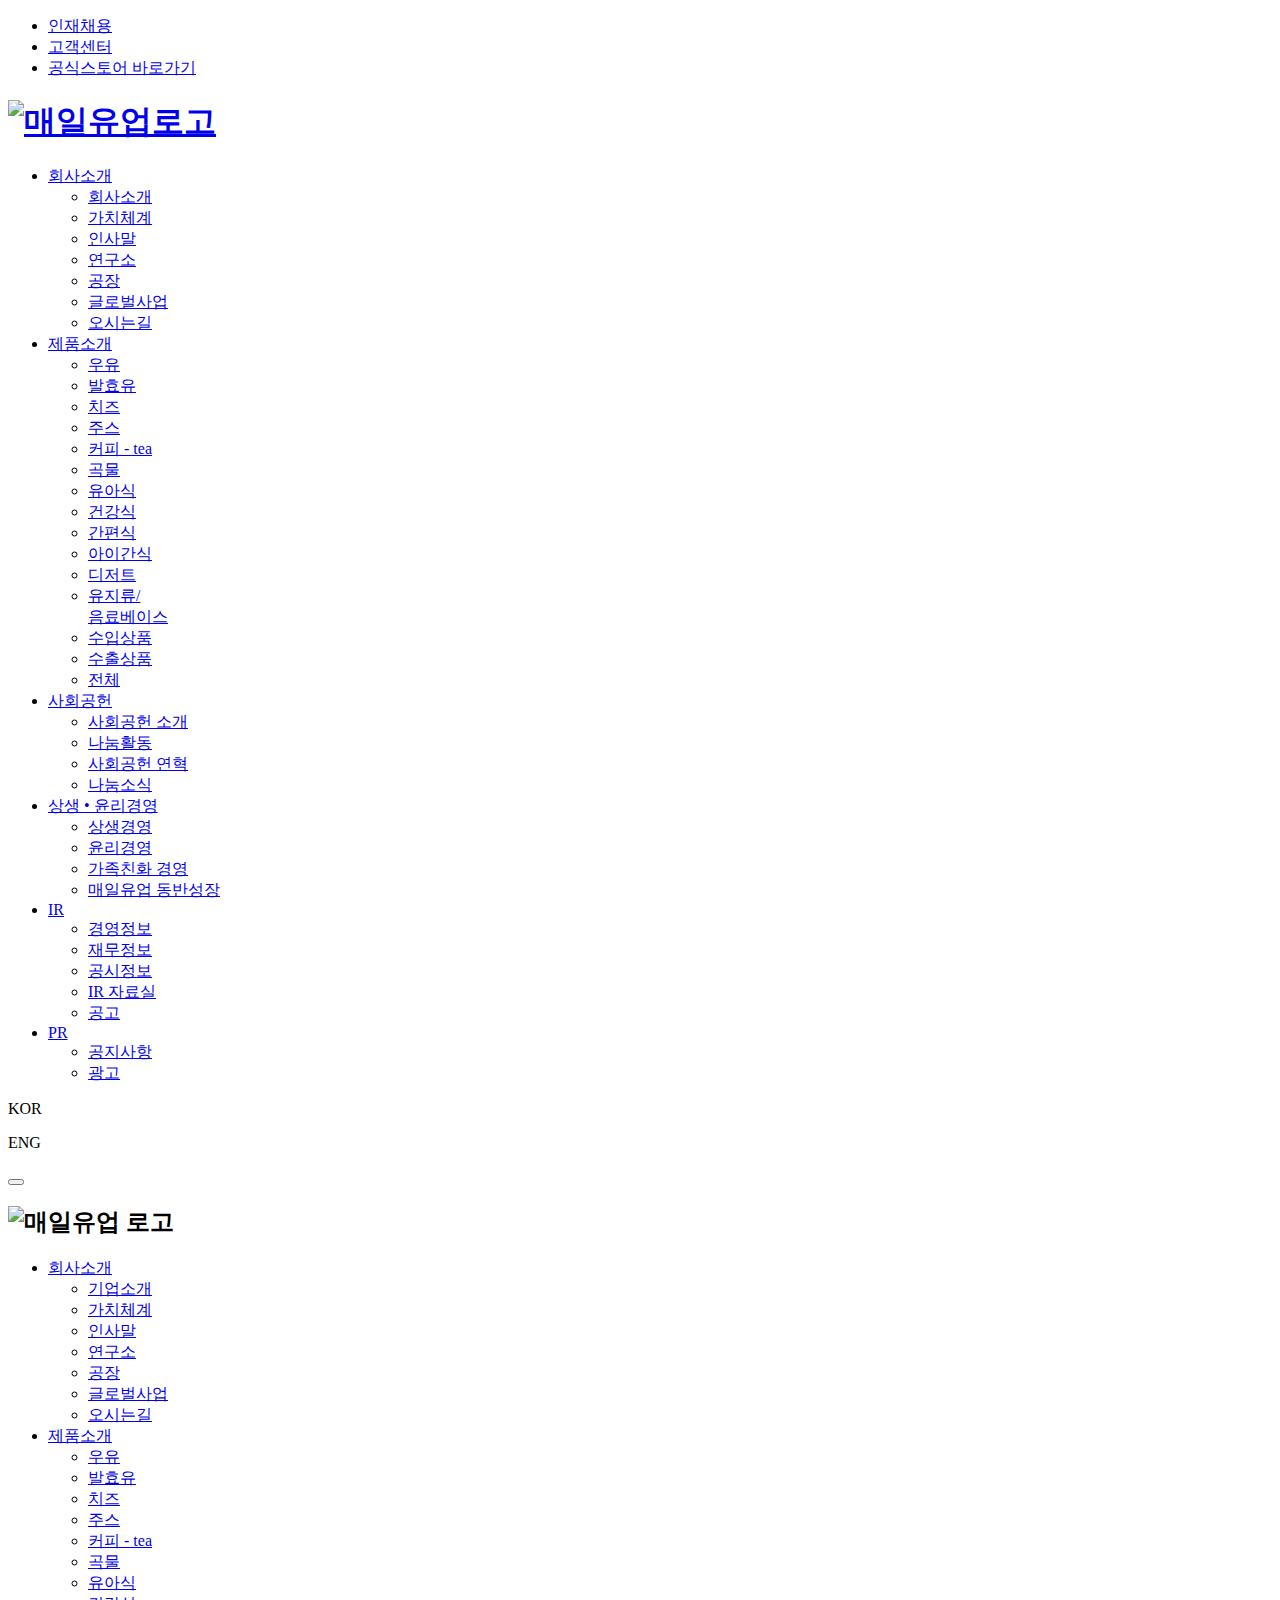
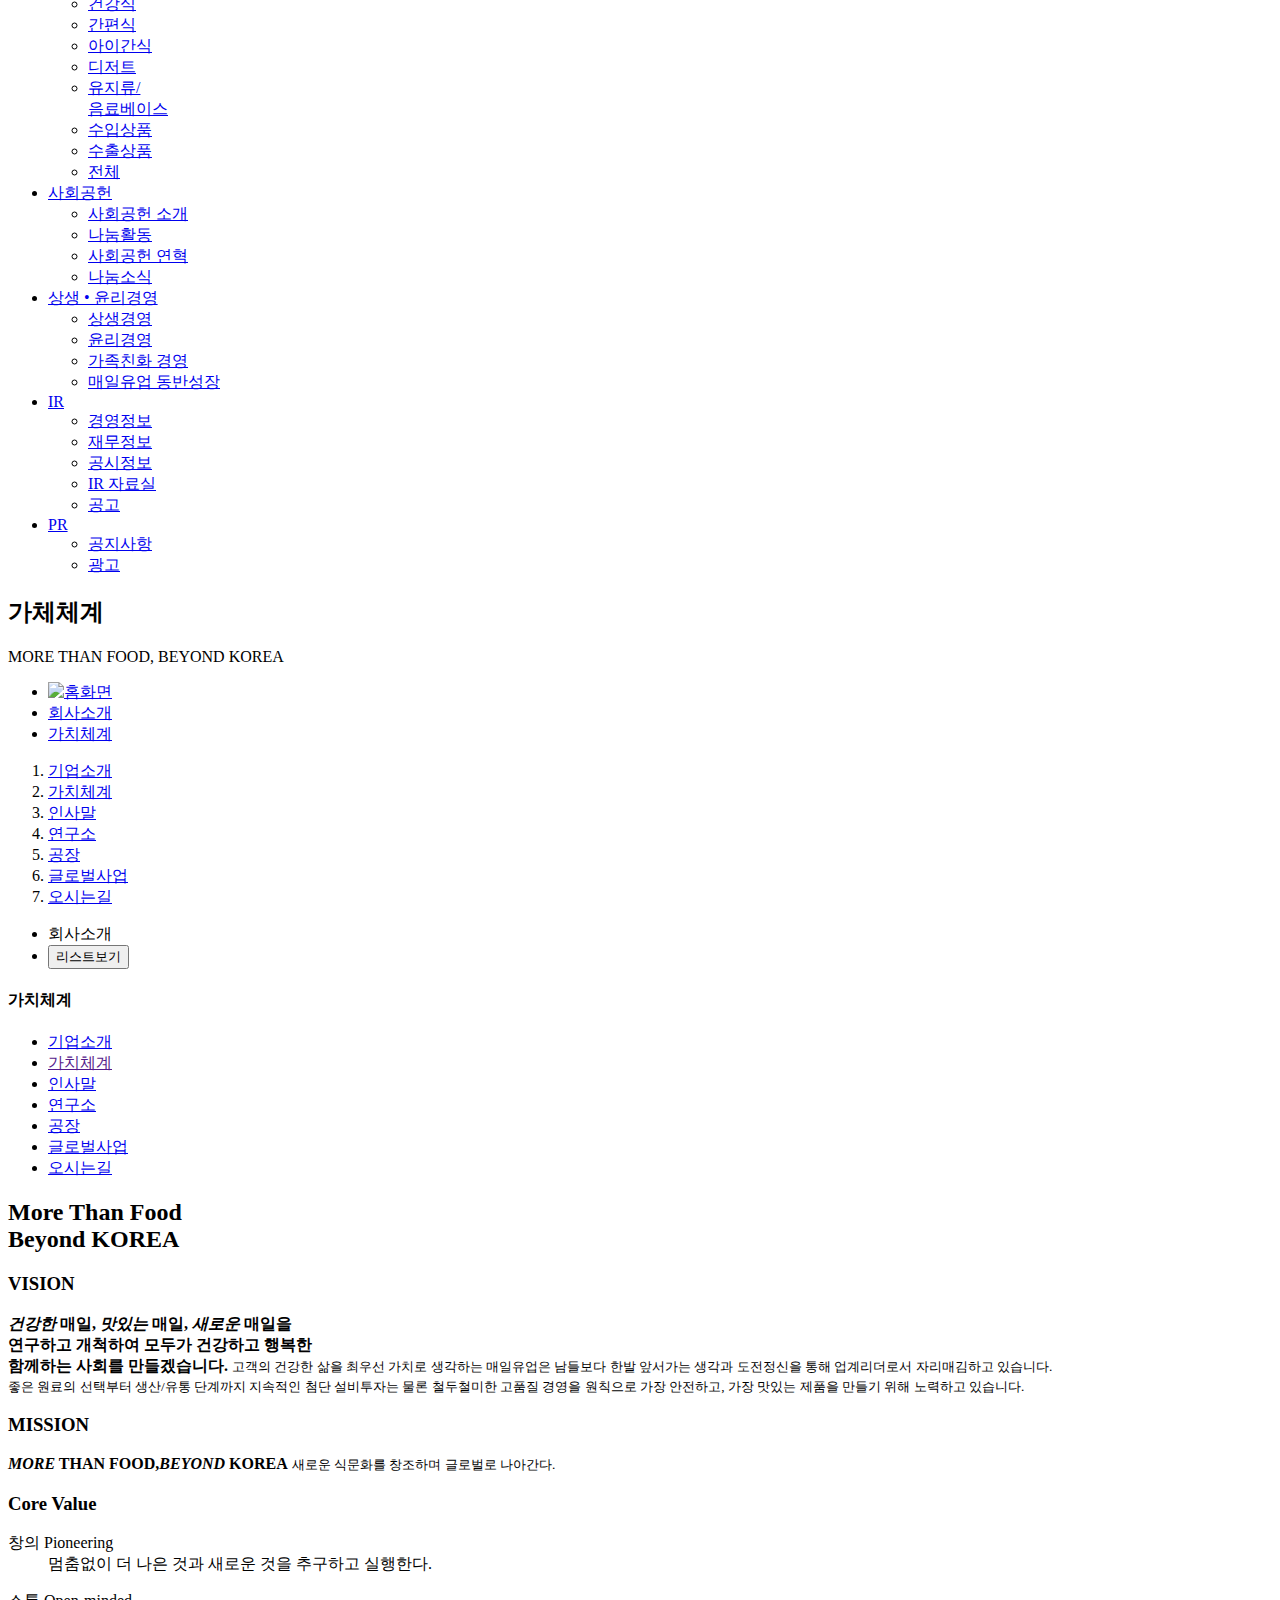
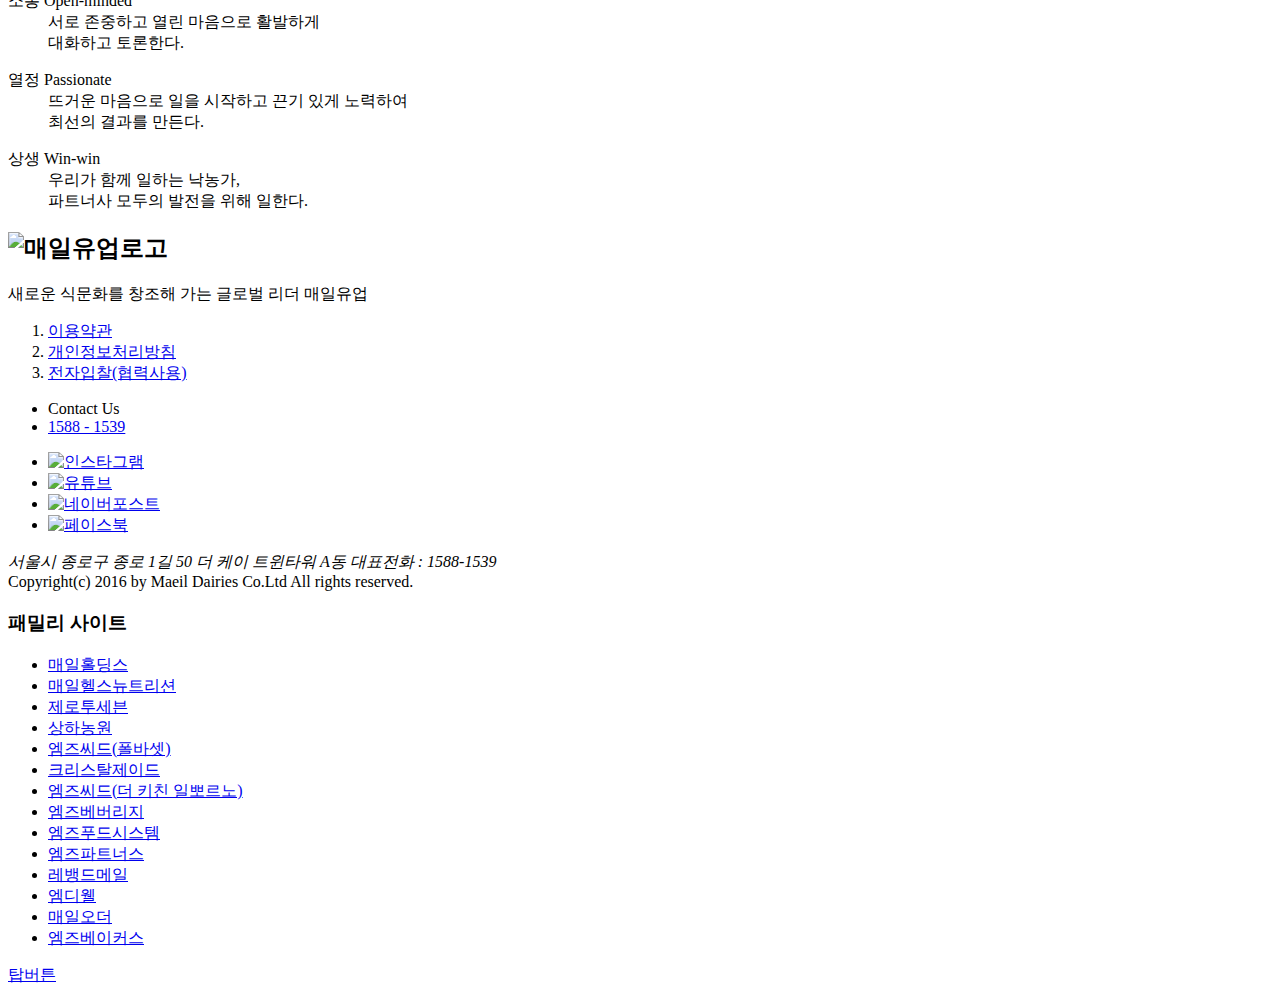
==== sub/sub01.html @ 272df147 "Add files via upload" ====
<!DOCTYPE html>
<html lang="ko">

<head>
  <meta charset="UTF-8">
  <meta name="viewport" content="width=device-width, initial-scale=1.0">
  <title>회사소개 | 매일유업</title>

  <!-- favicon -->
  <link rel="shortcut icon" href="../img/common/favicon.png" type="image/x-icon">

  <!-- font -->
  <link rel="stylesheet" href="../css/font.css">

  <!-- css -->
  <link rel="stylesheet" href="../css/reset.css">
  <link rel="stylesheet" href="../css/swiper-bundle.min.css">
  <link rel="stylesheet" href="https://unpkg.com/aos@next/dist/aos.css">
  <link rel="stylesheet" href="../css/common.css">
  <link rel="stylesheet" href="../css/sub_common.css">
  <link rel="stylesheet" href="../css/sub.css">

  <!-- js -->
  <script src="../js/jquery-3.7.1.min.js"></script>
  <script src="../js/swiper-bundle.min.js"></script>
  <script src="../js/common.js"></script>


</head>

<body>
  <div id="wrap" class="sub01">
    <header id="header">
      <div class="inner">
        <ul class="header_top">
          <li><a href="#">인재채용</a></li>
          <li><a href="#">고객센터</a></li>
          <li><a href="#">공식스토어 바로가기</a></li>
        </ul>
        <div class="header_main">
          <h1><a href="../index.html"><img src="../img/common/logo.svg" alt="매일유업로고"></a></h1>
          <nav>
            <ul class="gnb">
              <li><a href="#">회사소개</a>
                <ul class="depth2">
                  <li><a href="#">회사소개</a></li>
                  <li><a href="../sub/sub01.html">가치체계</a></li>
                  <li><a href="#">인사말</a></li>
                  <li><a href="#">연구소</a></li>
                  <li><a href="#">공장</a></li>
                  <li><a href="#">글로벌사업</a></li>
                  <li><a href="#">오시는길</a></li>
                </ul>
              </li>
              <li><a href="#">제품소개</a>
                <ul class="depth2">
                  <li><a href="../sub/sub02.html">우유</a></li>
                  <li><a href="#">발효유</a></li>
                  <li><a href="#">치즈</a></li>
                  <li><a href="#">주스</a></li>
                  <li><a href="#">커피 - tea</a></li>
                  <li><a href="#">곡물</a></li>
                  <li><a href="#">유아식</a></li>
                  <li><a href="#">건강식</a></li>
                  <li><a href="#">간편식</a></li>
                  <li><a href="#">아이간식</a></li>
                  <li><a href="#">디저트</a></li>
                  <li><a href="#">유지류/<br>음료베이스</a></li>
                  <li><a href="#">수입상품</a></li>
                  <li><a href="#">수출상품</a></li>
                  <li><a href="#">전체</a></li>
                </ul>
              </li>
              <li><a href="#">사회공헌</a>
                <ul class="depth2">
                  <li><a href="#">사회공헌 소개</a></li>
                  <li><a href="#">나눔활동</a></li>
                  <li><a href="../sub/sub03.html">사회공헌 연혁</a></li>
                  <li><a href="#">나눔소식</a></li>
                </ul>
              </li>
              <li><a href="#">상생 • 윤리경영</a>
                <ul class="depth2">
                  <li><a href="#">상생경영</a></li>
                  <li><a href="../sub/sub04.html">윤리경영</a></li>
                  <li><a href="#">가족친화 경영</a></li>
                  <li><a href="#">매일유업 동반성장</a></li>
                </ul>
              </li>
              <li><a href="#">IR</a>
                <ul class="depth2">
                  <li><a href="../sub/sub05.html">경영정보</a></li>
                  <li><a href="#">재무정보</a></li>
                  <li><a href="#">공시정보</a></li>
                  <li><a href="#">IR 자료실</a></li>
                  <li><a href="#">공고</a></li>
                </ul>
              </li>
              <li><a href="#">PR</a>
                <ul class="depth2">
                  <li><a href="#">공지사항</a></li>
                  <li><a href="#">광고</a></li>
                </ul>
              </li>
            </ul>
          </nav>
          <div class="lang">KOR
            <p>ENG</p>
          </div>
          <button class="ham_menu"></button>
        </div>
      </div>
      <div class="ham_bg"></div>
      <div class="ham_con">
        <div class="h_top">
          <h2><img src="../img/common/logo.svg" alt="매일유업 로고"></h2>
          <div class="ham_close"></div>
        </div>

        <div class="ham_list">
          <nav>
            <ul class="mgnb">
              <li><a href="#">회사소개</a>
                <ul class="mdepth2">
                  <li><a href="#">기업소개</a></li>
                  <li><a href="../sub/sub01.html">가치체계</a></li>
                  <li><a href="#">인사말</a></li>
                  <li><a href="#">연구소</a></li>
                  <li><a href="#">공장</a></li>
                  <li><a href="#">글로벌사업</a></li>
                  <li><a href="#">오시는길</a></li>
                </ul>
              </li>
              <li><a href="#">제품소개</a>
                <ul class="mdepth2">
                  <li><a href="../sub/sub02.html">우유</a></li>
                  <li><a href="#">발효유</a></li>
                  <li><a href="#">치즈</a></li>
                  <li><a href="#">주스</a></li>
                  <li><a href="#">커피 - tea</a></li>
                  <li><a href="#">곡물</a></li>
                  <li><a href="#">유아식</a></li>
                  <li><a href="#">건강식</a></li>
                  <li><a href="#">간편식</a></li>
                  <li><a href="#">아이간식</a></li>
                  <li><a href="#">디저트</a></li>
                  <li><a href="#">유지류/<br>음료베이스</a></li>
                  <li><a href="#">수입상품</a></li>
                  <li><a href="#">수출상품</a></li>
                  <li><a href="#">전체</a></li>
                </ul>
              </li>
              <li><a href="#">사회공헌</a>
                <ul class="mdepth2">
                  <li><a href="#">사회공헌 소개</a></li>
                  <li><a href="#">나눔활동</a></li>
                  <li><a href="../sub/sub03.html">사회공헌 연혁</a></li>
                  <li><a href="#">나눔소식</a></li>
                </ul>
              </li>
              <li><a href="#">상생 • 윤리경영</a>
                <ul class="mdepth2">
                  <li><a href="#">상생경영</a></li>
                  <li><a href="../sub/sub04.html">윤리경영</a></li>
                  <li><a href="#">가족친화 경영</a></li>
                  <li><a href="#">매일유업 동반성장</a></li>
                </ul>
              </li>
              <li><a href="#">IR</a>
                <ul class="mdepth2">
                  <li><a href="../sub/sub05.html">경영정보</a></li>
                  <li><a href="#">재무정보</a></li>
                  <li><a href="#">공시정보</a></li>
                  <li><a href="#">IR 자료실</a></li>
                  <li><a href="#">공고</a></li>
                </ul>
              </li>
              <li><a href="#">PR</a>
                <ul class="mdepth2">
                  <li><a href="#">공지사항</a></li>
                  <li><a href="#">광고</a></li>
                </ul>
              </li>
            </ul>
          </nav>
        </div>
      </div>
    </header>
    <main id="sub_main">
      <!-- sub_banner -->
      <section id="sub_banner">
        <div class="inner">
          <h2>가체체계</h2>
          <p><span>MORE</span> THAN FOOD, <span>BEYOND</span> KOREA</p>
          <ul class="chapter">
            <li><a href="../index.html"><img src="../img/sub/icon_home.png" alt="홈화면"></a></li>
            <li><a href="#">회사소개</a></li>
            <li><a href="sub01.html">가치체계</a></li>
          </ul>
          <ol class="sub_menu">
            <li><a href="#">기업소개</a></li>
            <li class="on"><a href="#">가치체계</a></li>
            <li><a href="#">인사말</a></li>
            <li><a href="#">연구소</a></li>
            <li><a href="#">공장</a></li>
            <li><a href="#">글로벌사업</a></li>
            <li><a href="#">오시는길</a></li>
          </ol>
          <div class="sub_menu_m">
            <ul class="sub_m_left">
              <li>회사소개</li>
              <li class="btn_on"><button>리스트보기</button></li>
            </ul>
            <div class="sub_m_list">
              <h4>가치체계</h4>
              <ul>
                <li>
                  <a href="#">기업소개</a>
                </li>
                <li class="on">
                  <a href="">가치체계</a>
                </li>
                <li>
                  <a href="#">인사말</a>
                </li>
                <li>
                  <a href="#">연구소</a>
                </li>
                <li>
                  <a href="#">공장</a>
                </li>
                <li>
                  <a href="#">글로벌사업</a>
                </li>
                <li>
                  <a href="#">오시는길</a>
                </li>
              </ul>
            </div>
          </div>
        </div>
      </section>
      <!-- //sub_banner -->

      <!-- visual -->
      <section id="visual">
        <div class="inner">
          <h2>More Than Food<br>
            Beyond KOREA</h2>
        </div>
      </section>
      <!-- //visual -->

      <!-- vision -->
      <section id="vision">
        <div class="inner">
          <h3>VISION</h3>
          <strong><em>건강한 </em>매일, <em>맛있는</em> 매일, <em>새로운</em> 매일을<br>
            연구하고 개척하여 모두가 건강하고 행복한<br>
            함께하는 사회를 만들겠습니다.</strong>
          <small>고객의 건강한 삶을 최우선 가치로 생각하는 매일유업은 남들보다 한발 앞서가는 생각과 도전정신을 통해 업계리더로서
            자리매김하고 있습니다.<br>
            좋은 원료의 선택부터 생산/유통 단계까지 지속적인 첨단 설비투자는 물론 철두철미한 고품질 경영을 원칙으로 가장 안전하고,
            가장 맛있는 제품을 만들기 위해 노력하고 있습니다.</small>
        </div>

      </section>
      <!-- //vision -->

      <!-- mission -->
      <section id="mission">
        <div class="inner">
          <h3>MISSION</h3>
          <strong><em>MORE</em> THAN FOOD,<em>BEYOND</em> KOREA</strong>
          <small>새로운 식문화를 창조하며 글로벌로 나아간다.</small>
        </div>
      </section>
      <!-- //mission -->

      <!-- value -->
      <section id="value">
        <div class="inner">
          <h3>Core Value</h3>
          <div class="value_wrap">
            <div class="value_box">
              <div class="value_img">
                <!-- <div class="round"></div> -->
              </div>
              <dl class="value_txt01">
                <dt>창의 <span>Pioneering</span></dt>
                <dd>멈춤없이 더 나은 것과 새로운 것을 추구하고 실행한다.</dd>
              </dl>
            </div>
            <div class="value_box">
              <dl class="value_txt02">
                <dt>소통 <span>Open-minded</span></dt>
                <dd>서로 존중하고 열린 마음으로 활발하게<br>
                  대화하고 토론한다.</dd>
              </dl>
              <div class="value_img">
                <div class="round"></div>
              </div>
            </div>
            <div class="value_box">
              <div class="value_img">
                <div class="round"></div>
              </div>
              <dl class="value_txt03">
                <dt>열정 <span>Passionate</span></dt>
                <dd>뜨거운 마음으로 일을 시작하고 끈기 있게 노력하여 <br>최선의 결과를 만든다.</dd>
              </dl>
            </div>
            <div class="value_box">
              <dl class="value_txt04">
                <dt>상생 <span>Win-win</span></dt>
                <dd>우리가 함께 일하는 낙농가, <br>파트너사 모두의 발전을 위해 일한다.</dd>
              </dl>
              <div class="value_img">
                <div class="round"></div>
              </div>
            </div>
          </div>
        </div>
      </section>
      <!-- //value -->

    </main>
    <footer id="footer">
      <div class="footer_bg"></div>
      <div class="inner">
        <h2><img src="../img/common/logo.svg" alt="매일유업로고"></h2>
        <p>새로운 식문화를 창조해 가는 글로벌 리더 <span> 매일유업</span></p>
        <ol class="footer_link">
          <li><a href="#">이용약관</a></li>
          <li><a href="#">개인정보처리방침</a></li>
          <li><a href="#">전자입찰(협력사용)</a></li>
        </ol>
        <div class="footer_con">
          <ul class="footer_tel">
            <li>Contact Us</li>
            <li><a href="tel:1588-1539">1588 - 1539</a></li>
          </ul>
          <ul class="footer_sns">
            <li><a href="#"><img src="../img/main/sns01_insta.png" alt="인스타그램"></a></li>
            <li><a href="#"><img src="../img/main/sns02_youtube.png" alt="유튜브"></a></li>
            <li><a href="#"><img src="../img/main/sns03_naver.png" alt="네이버포스트"></a></li>
            <li><a href="#"><img src="../img/main/sns04_facebook.png" alt="페이스북"></a></li>
          </ul>
        </div>
        <address>서울시 종로구 종로 1길 50 더 케이 트윈타워 A동 대표전화 : 1588-1539</address>
        <div class="copy">Copyright(c) 2016 by Maeil Dairies Co.Ltd All rights reserved.</div>

        <div class="family">
          <div class="family_click">
            <h3>패밀리 사이트</h3>
          </div>
          <ul class="family_list">
            <li><a href="#">매일홀딩스</a></li>
            <li><a href="#">매일헬스뉴트리션</a></li>
            <li><a href="#">제로투세븐</a></li>
            <li><a href="#">상하농원</a></li>
            <li><a href="#">엠즈씨드(폴바셋)</a></li>
            <li><a href="#">크리스탈제이드</a></li>
            <li><a href="#">엠즈씨드(더 키친 일뽀르노)</a></li>
            <li><a href="#">엠즈베버리지</a></li>
            <li><a href="#">엠즈푸드시스템</a></li>
            <li><a href="#">엠즈파트너스</a></li>
            <li><a href="#">레뱅드메일</a></li>
            <li><a href="#">엠디웰</a></li>
            <li><a href="#">매일오더</a></li>
            <li><a href="#">엠즈베이커스</a></li>
          </ul>
        </div>
      </div>
    </footer>

    <div class="go_top"><a href="#">탑버튼</a></div>

    <script src="https://unpkg.com/aos@next/dist/aos.js"></script>
    <script>
      document.addEventListener('DOMContentLoaded', function () {
        AOS.init({
          duration: 1000,
          once: true
        });
      });
    </script>
  </div>

</body>

</html>
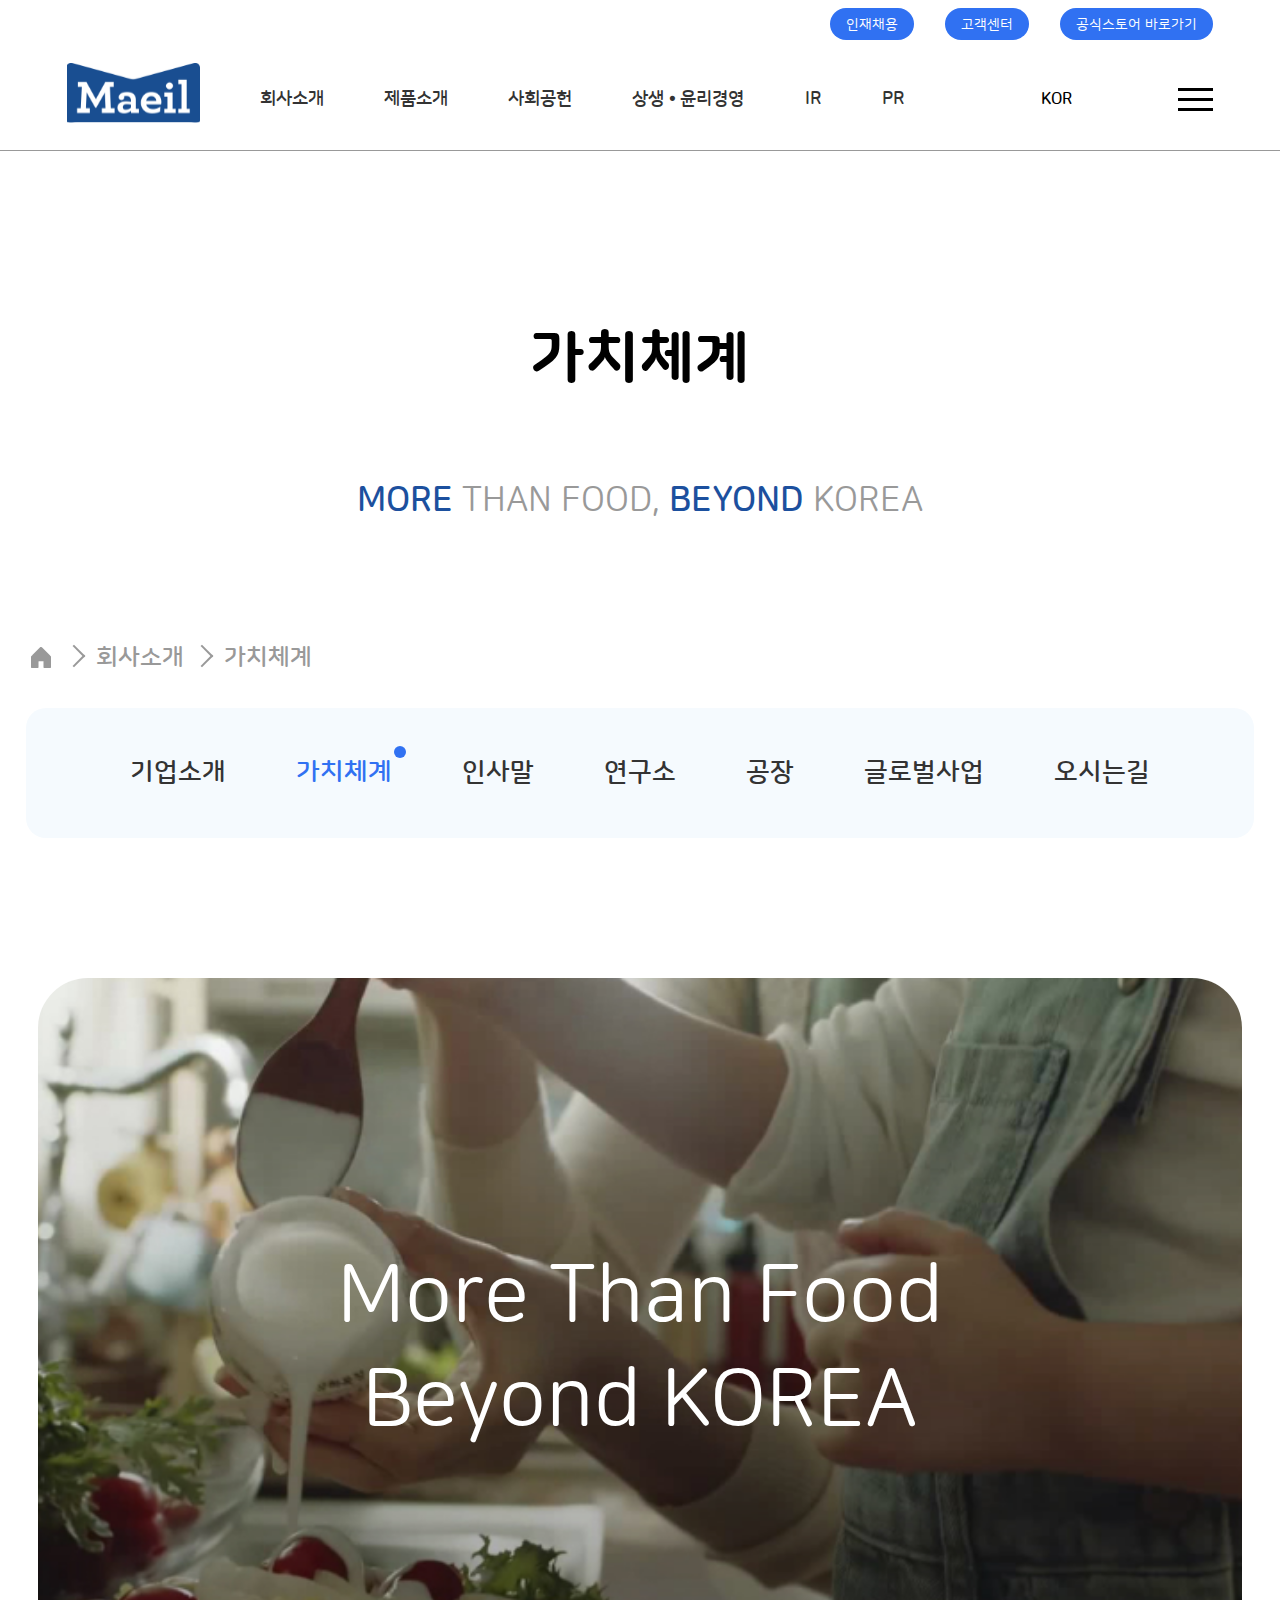
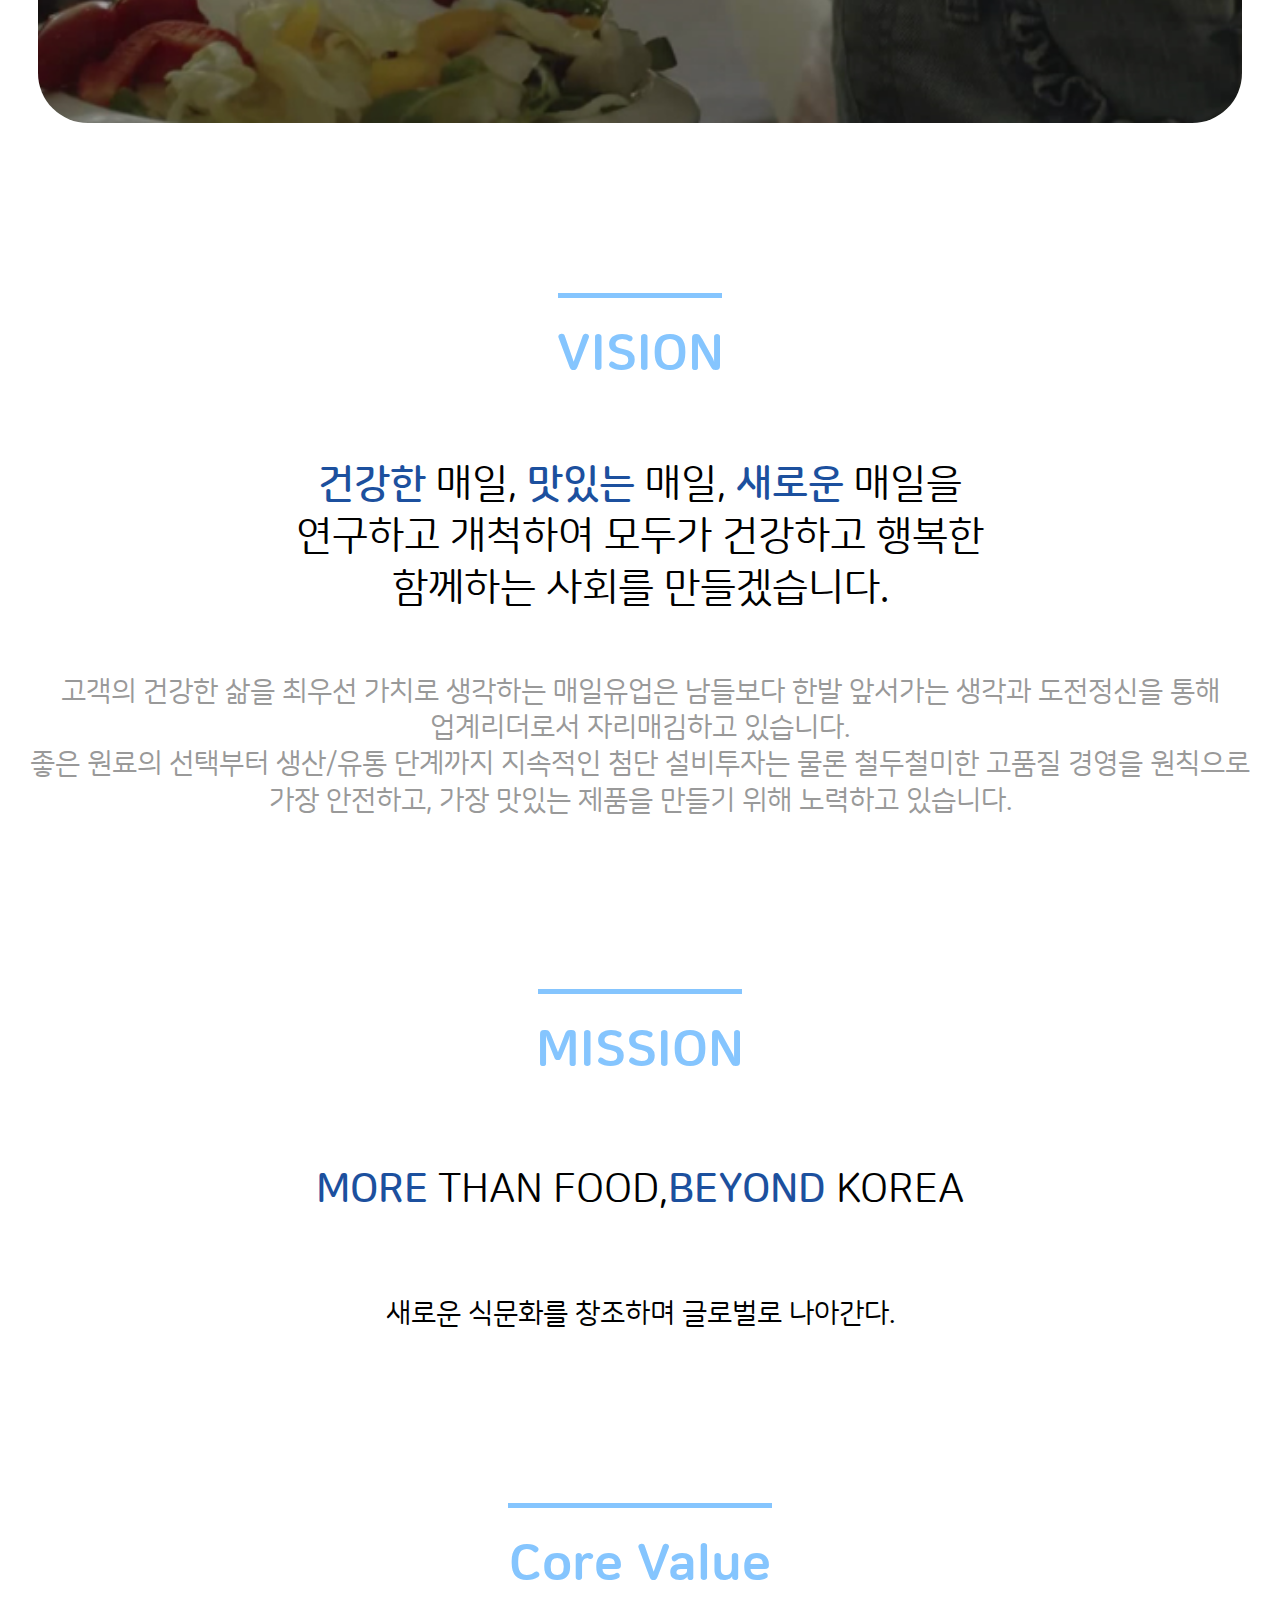
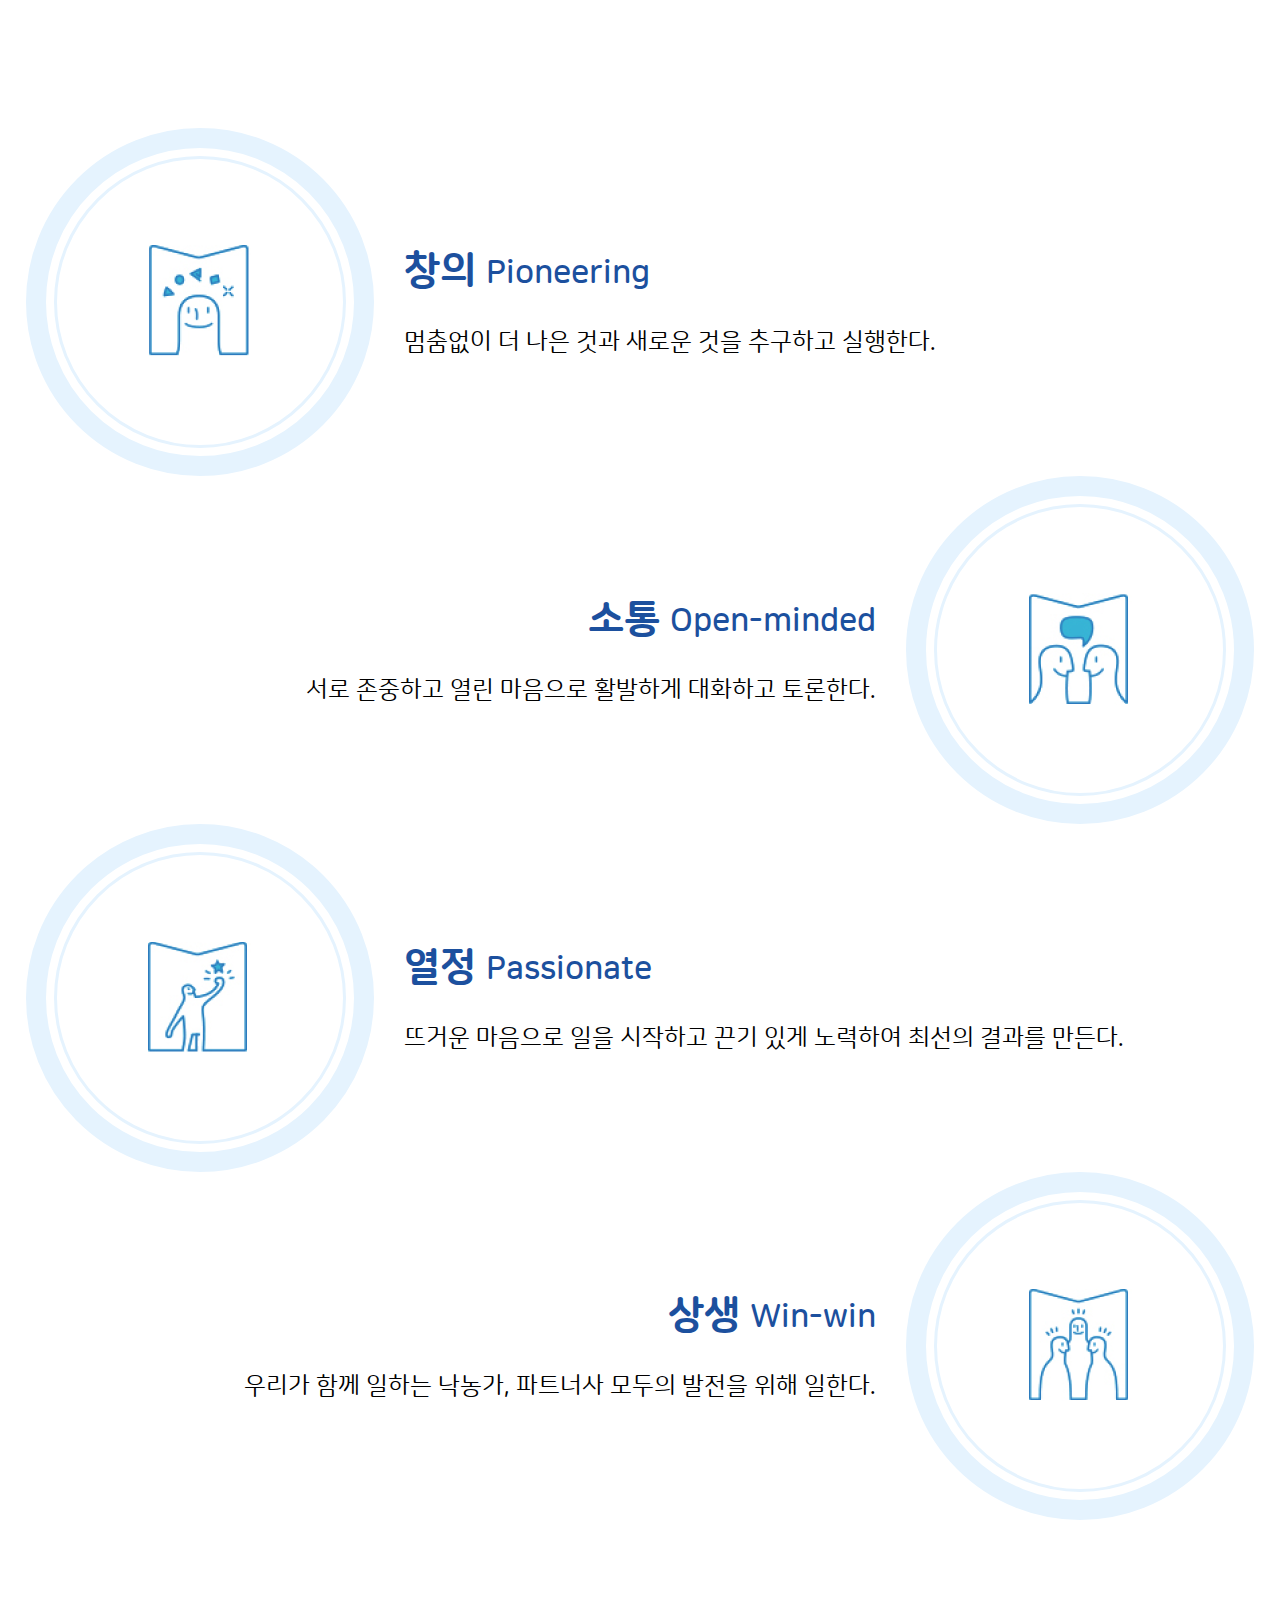
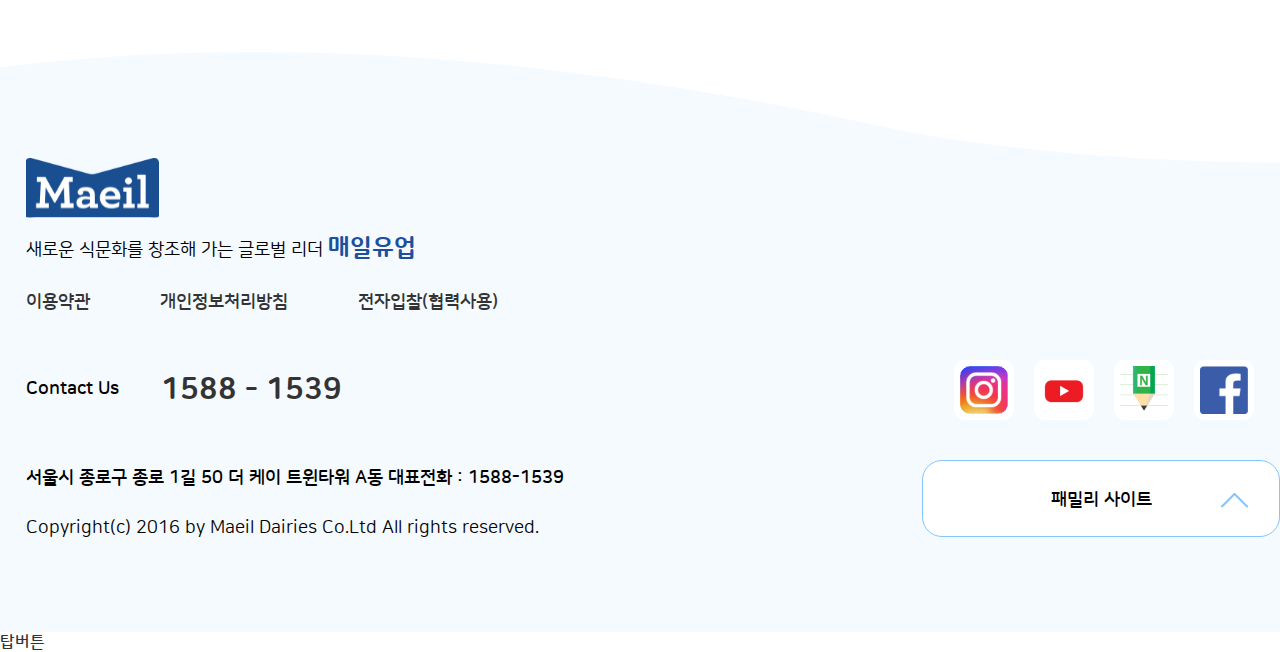
==== commit 1ff73808: "Update sub01.html" ====
--- a/sub/sub01.html
+++ b/sub/sub01.html
@@ -190,7 +190,7 @@
       <!-- sub_banner -->
       <section id="sub_banner">
         <div class="inner">
-          <h2>가체체계</h2>
+          <h2>가치체계</h2>
           <p><span>MORE</span> THAN FOOD, <span>BEYOND</span> KOREA</p>
           <ul class="chapter">
             <li><a href="../index.html"><img src="../img/sub/icon_home.png" alt="홈화면"></a></li>
@@ -389,4 +389,4 @@
 
 </body>
 
-</html>+</html>
--- a/css/font.css
+++ b/css/font.css
@@ -0,0 +1,38 @@
+@charset "UTF-8";
+
+@font-face {
+    font-family: 'NanumSquareRound';
+    src: url('../font/NanumSquareRoundEB.woff2') format('woff2'),
+        url('../font/NanumSquareRoundEB.woff') format('woff');
+    font-weight: 800;
+    font-style: normal;
+    font-display: swap;
+}
+
+@font-face {
+    font-family: 'NanumSquareRound';
+    src: url('../font/NanumSquareRoundB.woff2') format('woff2'),
+        url('../font/NanumSquareRoundB.woff') format('woff');
+    font-weight: 700;
+    font-style: normal;
+    font-display: swap;
+}
+
+@font-face {
+    font-family: 'NanumSquareRound';
+    src: url('../font/NanumSquareRoundR.woff2') format('woff2'),
+        url('../font/NanumSquareRoundR.woff') format('woff');
+    font-weight: 400;
+    font-style: normal;
+    font-display: swap;
+}
+
+@font-face {
+    font-family: 'NanumSquareRound';
+    src: url('../font/NanumSquareRoundL.woff2') format('woff2'),
+        url('../font/NanumSquareRoundL.woff') format('woff');
+    font-weight: 300;
+    font-style: normal;
+    font-display: swap;
+}
+
--- a/css/common.css
+++ b/css/common.css
@@ -0,0 +1,1146 @@
+@charset "UTF-8";
+
+:root{
+  --main-color: #1C509E;
+  --sub-color: #85C5FE;
+  --point-color: #3071F2;
+  --bg_base01: #E5F3FE;
+  --bg_base02: #F5FAFE;
+  --font-grey: #999;
+  --border: #D9D9D9;
+  --font: 'NanumSquareRound';
+}
+
+@keyframes rotate{
+  0%{
+    transform: rotate(0);
+  }
+  100%{
+    transform: rotate(90deg);
+  }
+}
+
+body{
+  font-family: 'NanumSquareRound', sans-serif;
+  line-height: 1.3;
+  font-size: 1.6rem;
+  font-weight: 700; /* bold */
+  color: #000;
+  overflow-x: hidden;
+}
+body::-webkit-scrollbar{
+  width: 10px;
+  background: var(--bg_base02);
+}
+body::-webkit-scrollbar-thumb{
+  width: 100%;
+  background: var(--sub-color);
+  border-radius: 50px;
+}
+
+.inner{
+  max-width: 1456px;
+  margin: 0 auto;
+}
+@media(max-width: 1600px){
+  .inner{
+    padding: 0 2%;
+  }
+}
+@media(max-width:1024px){
+  .inner{
+    padding: 0 25px;
+  }
+}
+@media(max-width: 768px){
+  .inner{
+    padding: 0 16px;
+  }
+}
+
+
+section .sub_txt small::before{
+  position: absolute;
+  bottom: 10%;
+  left: 50%;
+  transform: translateX(-50%);
+  content: "";
+  display: block;
+  width: 180px;
+  height: 17px;
+  background: var(--sub-color);
+  z-index: -1;
+  border-radius: 3px;
+}
+section .sub_txt small{
+  position: relative;
+  display: inline-block;
+  font-size: 2.4rem;
+  font-weight: 800;
+}
+section .sub_txt .head_txt{
+  align-items: center;
+  padding-top: 35px;
+}
+section .sub_txt .head_txt h2{
+  font-size: 6rem;
+  font-weight: 800;
+  padding-bottom: 45px;
+}
+section .sub_txt .head_txt p{
+  font-size: 1.8rem;
+  padding-bottom: 45px;
+}
+/* //나중에 전체 포함 txt */
+
+/* 태블릿 */
+@media(max-width:1024px){
+  section .sub_txt small{
+    font-size: 1.8rem;
+  }
+  section .sub_txt small::before{
+    height: 15px;
+  }
+  section .sub_txt .head_txt{
+    padding-top: 20px;
+  }
+  section .sub_txt .head_txt h2{
+    font-size: 4rem;
+    padding-bottom: 20px;
+  }
+  section .sub_txt .head_txt p{
+    font-size: 1.4rem;
+    padding-bottom: 0;
+  }
+}
+/* 모바일 */
+@media(max-width: 768px){
+  section .sub_txt small{
+    font-size: 1.4rem;
+  }
+  section .sub_txt small::before{
+    height: 12px;
+    bottom: 0;
+  }
+/*   section .sub_txt .head_txt{
+  } */
+  section .sub_txt .head_txt h2{
+    font-size: 2.6rem;
+  }
+  section .sub_txt .head_txt p{
+    font-size: 1.4rem;
+  }
+}
+
+
+/* header */
+#header{
+  width: 100%;
+  border-bottom: 1px solid var(--font-grey);
+  background: #fff;
+}
+
+#header.fix{
+  position: fixed;
+  z-index: 100;
+  border: 0;
+  animation: nature 1s;
+}
+
+#header .inner{
+  max-width: 1920px;
+  padding: 0 5.25%;
+}
+/* header_top */
+#header .header_top{
+  display: flex;
+  width: 100%;
+  justify-content: end;
+  padding: 8px 0;
+  gap: 31px;
+}
+#header .header_top h1 a img{
+  width: 100%;
+  display: block;
+  height: 100%;
+}
+#header .header_top li a{
+  display: block;
+  padding: 8px 16px 6px;
+  background: var(--point-color);
+  color: #fff;
+  font-weight: 400;
+  font-size: 1.4rem;
+  border-radius: 30px;
+}
+/* header_main */
+#header .header_main{
+  display: flex;
+  width: 100%;
+  height: 110px;
+  justify-content: space-between;
+  align-items: center;
+}
+#header .header_main nav{
+  margin-right: auto;
+  margin-left: 210px;
+}
+#header .header_main nav .gnb{
+  display: flex;
+}
+#header .header_main nav .gnb > li{
+  position: relative;
+}
+#header .header_main nav .gnb > li > a{
+  display: block;
+  font-size: 2.2rem;
+  padding: 42px 50px;
+}
+#header .header_main nav .gnb > li .depth2::before{
+  content: "";
+  display: block;
+  position: absolute;
+  top: -6px;
+  left: 50%;
+  width: 12px;
+  height: 12px;
+  transform: translate(-50%);
+  background: var(--point-color);
+  border-radius: 50%;
+}
+#header .header_main nav .gnb > li .depth2{
+  display: none;
+  position: absolute;
+  width: 195px;
+  top: 112.59px;
+  left: 50%;
+  transform: translateX(-50%);
+  background: #fff;
+  padding: 23px 0 20px;
+  border-radius: 0 0 20px 20px;
+  z-index: 120;
+}
+#header .header_main nav .gnb > li .depth2.fix{
+  top: 111.13px
+}
+#header .header_main nav .gnb > li .depth2 li{
+  text-align: center;
+}
+#header .header_main nav .gnb > li .depth2 li a{
+  display: block;
+  padding: 10px 20px;
+  font-size: 2rem;
+  font-weight: 400;
+  transition: color 0.5s;
+}
+#header .header_main nav .gnb > li .depth2 li:hover a {
+  font-weight: 700;
+  color: var(--point-color);
+  transition: font-weight 0.5s;
+}
+/* lang */
+#header .header_main .lang {
+  position: relative;
+  margin-right: auto;
+  margin-left: 71px;
+  padding: 42px 12px;
+  font-size: 2rem;
+  cursor: pointer;
+}
+#header .header_main .lang p::before{
+  content: "";
+  display: block;
+  width: 12px;
+  height: 12px;
+  background: var(--point-color);
+  border-radius: 50%;
+  position: absolute;
+  top: -6px;
+  left: 50%;
+  transform: translateX(-50%);
+}
+#header .header_main .lang p{
+  width: 64px;
+  height: 38px;
+  display: flex;
+  align-items: center;
+  position: absolute;
+  left: 0;
+  left: 50%;
+  transform: translateX(-50%);
+  border: 1px solid var(--border);
+  background: #fff;
+  border-radius: 10px;
+  text-align: center;
+  padding: 9px 11px 7px;
+}
+/* ham전체메뉴 */
+#header .ham_menu{
+  width: 35px;
+  height: 23px;
+  background: url(../img/common/ham_menu.png) no-repeat center / cover;
+  cursor: pointer;
+}
+/* ham mgnb */
+.ham_bg{
+  display: none;
+  width: 100%;
+  height: 100%;
+  background: rgba(0, 0, 0, 0.5);
+  position: fixed;
+  top: 0;
+  left: 0;
+  z-index: 50;
+}
+.ham_con{
+  display: none;
+  width: calc(100% /2.5);
+  height: 100%;
+  position: fixed ;
+  top: 0;
+  right: 0;
+  background: #fff;
+  z-index: 100;
+  overflow-y: scroll;
+}
+/* 전체메뉴클릭 시 바디화면 스크롤x */
+.hidden{
+  overflow:hidden;
+}
+.ham_con::-webkit-scrollbar{
+  display: none;
+}
+.ham_con .h_top{
+  display: flex;
+  align-items: center;
+  justify-content: space-between;
+  border-bottom: 1px solid var(--font-grey);
+  padding: 68px 13% 20px 45px;
+}
+
+.ham_con .h_top .ham_close{
+  width: 35px;
+  height: 35px;
+  background: url(../img/main/ham_close.png) no-repeat center / cover;
+  cursor: pointer;
+}
+.ham_con .ham_list{
+  height: 100vh;
+  padding: 80px 0 80px 45px;
+  margin: 0 0 250px;
+}
+.ham_con .ham_list .mgnb{
+  display: grid;
+  gap: 60px;
+  position: relative;
+}
+.ham_con .ham_list .mgnb > li > a{
+  font-size: 3rem;
+}
+.ham_con .ham_list .mgnb > li.active > a{
+  position: relative;
+  color: var(--point-color);
+  transition: all 0.5s;
+}
+.ham_con .ham_list .mgnb > li.active > a::before{
+  content: "";
+  position: absolute;
+  top: -15px;
+  right: -20px;
+  display: block;
+  width: 14px;
+  height: 14px;
+  background: var(--point-color);
+  border-radius: 50%;
+  animation: on 1s;
+}
+.ham_con .ham_list .mgnb > li .mdepth2{
+  position: absolute;
+  top: 0;
+  left: 50%;
+  gap: 34px;
+  display: grid;
+  font-size: 2.6rem;
+}
+.ham_con .ham_list .mgnb > li .mdepth2 li a{
+  transition: all 0.5s;
+}
+.ham_con .ham_list .mgnb > li .mdepth2 li:hover a{
+  color: var(--point-color);
+}
+
+@media (max-width: 1730px){
+  #header .header_main nav{
+    margin-left: 150px;
+  }
+  #header .header_main nav .gnb > li > a{
+    padding: 42px 40px;
+  }
+  #header .header_main .lang{
+    margin-left: 50px;
+  }
+}
+@media (max-width: 1580px){
+  #header .header_main{
+    height: 102px;
+  }
+  #header .header_main nav{
+    margin-left: 80px;
+  }
+  #header .header_main nav .gnb > li > a{
+    padding: 38px 35px;
+    font-size: 2rem;
+  }
+  #header .header_main nav .gnb > li .depth2.fix {
+    top: 102px;
+  }
+  #header .header_main nav .gnb > li .depth2{
+    top: 102.59px;
+  }
+  #header .header_main nav .gnb > li .depth2 li a{
+    font-size: 1.8rem;
+    padding: 10px;
+  }
+  #header .header_main .lang {
+    margin-left: 25px;
+    font-size: 1.8rem;
+  }
+  #header .header_main .lang p::before{
+    width: 10px;
+    height: 10px;
+  }
+  #header .header_main .lang p{
+    width:55px;
+    height: 35px;
+    font-size: 1.4rem;
+    padding: 9px 13px 8px;
+  }
+  .ham_con .h_top{
+    padding: 60px 10% 20px 45px;
+  }
+}
+@media (max-width: 1340px){
+  .ham_con{
+    display: none;
+    width: calc(100% / 2);
+  }
+}
+@media (max-width: 1290px){
+  #header .header_main nav {
+    margin-left: 30px;
+  }
+  #header .header_main nav .gnb > li > a{
+    padding: 40px 30px;
+    font-size: 1.8rem;
+  }
+  #header .header_main nav .gnb > li .depth2 {
+    width: 160px;
+    top: 103.59px;
+  }
+  #header .header_main nav .gnb > li .depth2 li a{
+    font-size: 1.6rem;
+    padding: 10px 0;
+  }
+  #header .header_main .lang{
+    margin-left: 0;
+    font-size: 1.6rem;
+  }
+}
+@media (max-width: 1110px){
+  .ham_con{
+    width: calc(100% / 2);
+  }
+  .ham_con .h_top{
+    padding: 61px 13% 20px 45px;
+  }
+  #header .header_main nav .gnb > li > a{
+    padding: 40px 22px;
+  }
+}
+
+/* 태블릿 */
+@media(max-width:1024px){
+  #header .header_main nav{
+    display: none;
+  }
+  #header .header_main .lang{
+    display: none;
+  }
+  #header .header_top{
+    gap: 15px;
+  }
+  #header .inner{
+    padding: 0 25px;
+  }
+  #header .header_main{
+    height: 85px;
+  }
+  #header .header_main h1{
+    height: 45px;
+  }
+  #header .header_main h1 a img{
+    display: block;
+    height: 100%;
+  }
+  #header .ham_menu{
+    width: 42px;
+    height: 23px;
+    background-size: contain;
+  }
+
+  .ham_con{
+    width: 60%;
+  }
+  .ham_con .h_top{
+    padding: 67px 25px 20px;
+  }
+  .ham_con .h_top h2{
+    height: 45px;
+  }
+  .ham_con .h_top h2 img{
+    height: 100%;
+  }
+  .ham_con .h_top .ham_close{
+    width: 28px;
+    height: 28px;
+  }
+  .ham_con .ham_list{
+    padding: 60px 25px;
+    margin: 0 0 100px;
+  }
+  .ham_con .ham_list .mgnb{
+    gap: 30px;
+  }
+  .ham_con .ham_list .mgnb > li > a{
+    font-size: 2rem;
+  }
+  .ham_con .ham_list .mgnb > li.active > a::before{
+    width: 8px;
+    height: 8px;
+    top: -12px;
+    right: -15px;
+  }
+  .ham_con .ham_list .mgnb > li .mdepth2 {
+    left: 50%;
+    font-size: 1.6rem;
+    gap: 25px;
+  }
+  .ham_con .ham_list .mgnb > li:nth-child(2) .mdepth2 li:nth-child(12) a br{
+    display: none;
+  }
+}
+
+/* 모바일 */
+@media(max-width:768px){
+  #header .inner{
+    padding: 0 16px;
+  }
+  #header .header_top{
+    display: none;
+  }
+  #header .header_main{
+    height: 100px;
+    align-items: center;
+    padding-top: 16px;
+  }
+  #header .header_main h1{
+    height: 34px;
+  }
+  #header .ham_menu{
+    width: 28px;
+    height: 19px;
+  }
+  .ham_con{
+    width: 100%;
+  }
+  .ham_con .h_top{
+    height: 100px;
+  }
+  .ham_con .h_top h2{
+    height: 34px;
+  }
+  .ham_con .h_top {
+    padding: 41px 16px 24px;
+  }
+  .ham_con .h_top .ham_close{
+    width: 24px;
+    height: 24px;
+  }
+  .ham_con .ham_list{
+    padding: 60px 16px;
+    margin: 0;
+  }
+  .ham_con .ham_list .mgnb > li .mdepth2 {
+    left: 60%;
+  }
+}
+
+/* footer */
+#footer{
+  width: 100%;
+  height: 712px;
+  position: relative;
+  padding-top: 238px;
+}
+#footer h2{
+  height: 60px;
+}
+#footer h2 img{
+  height: 100%;
+}
+#footer .footer_bg{
+  width: 100%;
+  height: 580px;
+  position: absolute;
+  bottom: 0;
+  left: 0;
+  background: url(../img/main/footer_bg.png) no-repeat center /cover;
+  z-index: -1;
+}
+#footer .inner{
+  max-width: 1720px;
+  height: 100%;
+  position: relative;
+}
+#footer p{
+  font-size: 1.8rem;
+  font-weight: 400;
+  padding: 15px 0 27px;
+}
+#footer p span{
+  font-size: 2.4rem;
+  color: var(--main-color);
+  font-weight: 800;
+}
+#footer .footer_link{
+  display: flex;
+  font-size: 1.8rem;
+  gap: 70px;
+}
+#footer .footer_link li a{
+  transition: all 0.5s;
+}
+#footer .footer_link li:hover a{
+  color: var(--point-color);
+}
+/* footer_con */
+#footer .footer_con{
+  display: flex;
+  flex-wrap: wrap;
+  align-items: center;
+  justify-content: space-between;
+  padding: 46px 0 47px;
+}
+#footer .footer_con .footer_tel{
+  display: flex;
+  align-items: center;
+  gap: 42px;
+}
+#footer .footer_con .footer_tel li{
+  font-size: 1.8rem;
+}
+#footer .footer_con .footer_tel li a{
+  display: block;
+  font-size: 3rem;
+  font-weight: 800;
+}
+#footer .footer_con .footer_tel li a{
+  pointer-events: none;
+}
+#footer .footer_con .footer_sns{
+  display: flex;
+  gap: 20px;
+  z-index: 2;
+}
+#footer .footer_con .footer_sns li{
+  width: 60px;
+  height: 60px;
+  background: #fff;
+  padding: 6px;
+  border-radius: 10px;
+}
+#footer .footer_con .footer_sns li a{
+  display: block;
+}
+#footer .footer_con .footer_sns li a img{
+  width: 100%;
+  height: 100%;
+  cursor: pointer;
+}
+#footer address{
+  display: block;
+  font-size: 1.8rem;
+  font-weight: 700;
+}
+#footer .copy{
+  font-size: 1.8rem;
+  font-weight: 400;
+  padding-top: 27px;
+}
+
+/* 태블릿 */
+@media(max-width: 1024px){
+  #footer{
+    height: 445px;
+    padding-top: 100px;
+  }
+  #footer .footer_bg{
+    height: 420px;
+    background-position: 50% center;
+  }
+  #footer h2{
+    height: 45px;
+  }
+  #footer h2 img{
+
+    height: 100%;
+  }
+  #footer p{
+    font-size: 1.4rem;
+  }
+  #footer p span{
+    font-size: 1.8rem;
+    padding: 10px 0 20px;
+  }
+  #footer .footer_link{
+    gap: 20px;
+    font-size: 1.4rem;
+  }
+  #footer .footer_con{
+    padding: 35px 0;
+  }
+  #footer .footer_con .footer_tel li{
+    font-size: 1.4rem;
+  }
+  #footer .footer_con .footer_tel li a{
+    font-size: 2rem;
+  }
+  #footer .footer_con .footer_sns{
+    gap: 15px;
+  }
+  #footer .footer_con .footer_sns li{
+    width: 42px;
+    height: 42px;
+  }
+  #footer address{
+    font-size: 1.4rem;
+  }
+  #footer .copy{
+    font-size: 1.4rem;
+    padding-top: 5px;
+  }
+
+  .family .family_click{
+    display: none;
+  }
+}
+/* 모바일 */
+@media(max-width: 768px){
+  #footer {
+    height: 510px;
+    padding-top: 160px;
+  }
+  #footer .footer_bg{
+    height: 406px;
+  }
+  #footer .inner{
+    text-align: center;
+    padding: 0 0 30px;
+  }
+  #footer h2{
+    height: 34px;
+    justify-content: center;
+  }
+  #footer p{
+    padding: 10px 0 34px;
+    font-size: 1.2rem;
+  }
+  #footer p span{
+    font-size: 1.6rem;
+  }
+  #footer .footer_link{
+    justify-content: center;
+  }
+  #footer .footer_con{
+    display: block;
+    padding: 23px 0 35px;
+  }
+  #footer .footer_con .footer_tel{
+    display: block;
+    text-align: center;
+  }
+  #footer .footer_con .footer_tel li a{
+    pointer-events: unset;
+  }
+  #footer .footer_con .footer_tel li{
+    display: block;
+  }
+  #footer .footer_con .footer_sns{
+    justify-content: center;
+    margin-top: 38px;
+  }
+  #footer address{
+    font-size: 1.2rem;
+  }
+  #footer .copy{
+    font-size: 1.2rem;
+  }
+}
+
+/* section 간 간격 맞추기 - 태블릿, 모바일 */
+
+
+/* family */
+.family .family_click{
+  width: 358px;
+  height: 77px;
+  position: absolute;
+  bottom: 95px;
+  right: 0;
+  border: 1px solid var(--sub-color);
+  background: #fff;
+  text-align: center;
+  padding: 28px 0 0;
+  border-radius: 20px;
+  cursor: pointer;
+  z-index: 10;
+}
+.family_click h3{
+  font-size: 1.8rem;
+  font-weight: 700;
+  position: relative;
+  background: #fff url(../img/main/family_bar.png) no-repeat right 30px center;
+}
+.family .family_list{
+  display: none;
+  position: absolute;
+  bottom: 95px;
+  right: 0;
+  width: 358px;
+  background: #fff;
+  border: 1px solid var(--sub-color);
+  border-radius: 20px;
+  padding: 25px 0 102px;
+  z-index: 2;
+  text-align: center;
+}
+.family .family_click.active h3{
+  color: var(--sub-color);
+}
+.family .family_list li{
+  cursor: pointer;
+}
+.family .family_list li a{
+  display: block;
+  padding-bottom: 15px;
+  transition: all 0.5s;
+}
+.family .family_list li:hover a{
+  color: var(--sub-color);
+}
+.family .family_list li:last-child a{
+  padding-bottom: 0;
+}
+
+
+/* sub_banner */
+#sub_banner{
+  padding: 170px 0 70px;
+}
+#sub_banner .inner{
+  max-width: 1720px;
+  margin: 0 auto;
+  text-align: center;
+}
+#sub_banner h2{
+  font-size: 6rem;
+  font-weight: 800;
+}
+#sub_banner p{
+  font-size: 3.4rem;
+  padding-top: 80px;
+  color: var(--font-grey);
+  font-weight: 400;
+}
+#sub_banner p span{
+  color: var(--main-color);
+  font-weight: 700;
+}
+#sub_banner .chapter{
+  display: flex;
+  text-align: left;
+  gap: 40px;
+  padding: 120px 0 25px;
+}
+#sub_banner .chapter li{
+  position: relative;
+}
+#sub_banner .chapter li a{
+  display: block;
+  color: var(--font-grey);
+  font-size: 2.4rem;
+}
+#sub_banner .chapter li::before{
+  content: "";
+  display: block;
+  width: 14px;
+  height: 14px;
+  position: absolute;
+  top: 5px;
+  transform: rotate(45deg);
+  left: -30px;
+  border-top: 2px solid var(--font-grey);
+  border-right: 2px solid var(--font-grey);
+}
+#sub_banner .chapter li:nth-child(1):before{
+  display: none;
+}
+#sub_banner .sub_menu{
+  width: 100%;
+  height: 130px;
+  background: var(--bg_base02);
+  border-radius: 20px;
+  display: flex;
+  align-items: center;
+  justify-content: center;
+  gap: 70px;
+}
+#sub_banner .sub_menu li{
+  position: relative;
+}
+#sub_banner .sub_menu li a{
+  font-size: 2.6rem;
+  transition: all 0.5s;
+}
+#sub_banner .sub_menu li:hover a{
+  color: var(--point-color);
+}
+#sub_banner .sub_menu li.on a{
+  color: var(--point-color);
+}
+
+@keyframes nature{
+  0%{
+    opacity: 0;
+  }
+  100%{
+    opacity: 100;
+  }
+}
+#sub_banner .sub_menu li.on a::before{
+  content: "";
+  display: block;
+  width: 12px;
+  height: 12px;
+  background: var(--point-color);
+  border-radius: 50%;
+  position: absolute;
+  top: -10px;
+  right: -14px;
+  animation: nature 0.5s;
+}
+
+@media(max-width: 1180px){
+  #sub_banner .sub_menu{
+    gap: 50px;
+  }
+  #sub_banner .sub_menu li a{
+    font-size: 2.4rem;
+  }
+}
+
+/* 태블릿 */
+@media(max-width: 1024px){
+  #sub_banner{
+    padding: 120px 0 116px;
+  }
+  #sub_banner h2{
+    font-size: 4rem;
+  }
+  #sub_banner p{
+    font-size: 2.6rem;
+  }
+  #sub_banner p span{
+    font-weight: 800;
+  }
+  #sub_banner .chapter{
+    padding: 126px 0 16px;
+  }
+  #sub_banner .chapter li a{
+    height: 20px;
+  }
+  #sub_banner .chapter li a img{
+    width: 20px;
+    height: 100%;
+    margin-top: 3px;
+  }
+  #sub_banner .chapter li a{
+    font-size: 2rem;
+  }
+  #sub_banner .chapter li::before{
+    width: 9px;
+    height: 9px;
+    top: 7px;
+  }
+  #sub_banner .sub_menu li.on a::before{
+    width: 9px;
+    height: 9px;
+  }
+  #sub_banner .sub_menu{
+    height: 90px;
+    gap: 40px;
+  }
+  #sub_banner .sub_menu li a{
+    font-size: 2rem;
+    font-weight: 700;
+  }
+}
+@media(max-width: 900px){
+  #sub_banner .sub_menu{
+    gap: 20px;
+  }
+}
+
+/* 모바일 sub_menu보기 */
+.sub_menu_m{
+  height: 55px;
+  width: 100%;
+  display: flex;
+  margin: 100px 0;
+  display: none;
+}
+/* sub_m_left */
+.sub_menu_m .sub_m_left{
+  position: relative;
+  width: 50%;
+  height: 100%;
+  background: var(--bg_base01);
+  display: flex;
+  align-items: center;
+  justify-content: center;
+  padding-top: 5px;
+  border-radius: 10px 0 0 10px;
+  z-index: 10;
+}
+.sub_menu_m .sub_m_left li{
+  font-size: 1.8rem;
+  font-weight: 400;
+}
+.sub_menu_m .sub_m_left .btn_on button{
+  position: absolute;
+  right: 12px;
+  top: 50%;
+  transform: translateY(-50%);
+  width: 13px;
+  height: 13px;
+  background: url(../img/sub/sub_m_list_button_on.png) no-repeat center;
+  font-size: 0;
+  cursor: pointer;
+}
+
+/* sub_m_list */
+.sub_menu_m .sub_m_list{
+  width: 50%;
+  height: 100%;
+  position: relative;
+}
+.sub_menu_m .sub_m_list h4{
+  width: 100%;
+  height: 100%;
+  background: var(--sub-color);
+  border-radius: 0 10px 10px 0;
+  display: flex;
+  justify-content: center;
+  align-items: center;
+  padding-top: 5px;
+  color: #fff;
+  font-size: 1.8rem;
+  font-weight: 400;
+  z-index: 50;
+  position: relative;
+}
+.sub_menu_m .sub_m_list ul{
+  width: 100%;
+  position: absolute;
+  top: 0;
+  left: 50%;
+  transform: translateX(-50%);
+  background: #fff;
+  border-radius: 0 10px 10px 10px;
+  box-shadow: 1px 4px 15.5px rgba(0, 0, 0, 0.25);
+  padding: 75px 0 20px 0;
+  z-index: 2;
+  display: none;
+}
+.sub_menu_m .sub_m_list ul li:hover a{
+  color: var(--main-color);
+}
+.sub_menu_m .sub_m_list ul li a{
+  display: block;
+  padding: 8px 0;
+  color: var(--font-grey);
+  font-weight: 400;
+  cursor: pointer;
+  transition: all 0.5s;
+}
+.sub_menu_m .sub_m_list ul li.on a{
+  color: var(--main-color);
+}
+
+
+/* 모바일 */
+@media(max-width: 768px){
+  #sub_banner .chapter{
+    display: none;
+  }
+  #sub_banner {
+    padding: 80px 0 0;
+  }
+  #sub_banner p{
+    font-size: 1.8rem;
+  }
+  #sub_banner .sub_menu{
+    display: none;
+  }
+
+  /* 모바일 sub_menu_list 보기 */
+  .sub_menu_m{
+    display: flex;
+  }
+}
+
+
+/* 탑버튼 */
+.go_top a.fix{
+  display: block;
+  width: 90px;
+  height: 90px;
+  border-radius: 50%;
+  background: var(--sub-color) url(../img/main/go_top.png) no-repeat center;
+  font-size: 0;
+  position: fixed;
+  bottom: 30px;
+  right: 100px;
+  z-index: 100;
+  animation: nature 0.5s;
+}
+
+/* 태블릿 */
+@media(max-width: 1024px){
+  .go_top a.fix{
+    width: 60px;
+    height: 60px;
+    background-size: 40%;
+    right: 25px;
+  }
+}
+
+/* 모바일 */
+@media(max-width: 768px){
+  .go_top a.fix{
+    width: 40px;
+    height: 40px;
+    background-size: 40%;
+    right: 16px;
+  }
+}--- a/css/sub_common.css
+++ b/css/sub_common.css
@@ -0,0 +1,95 @@
+#header .header_main nav .gnb > li .depth2{
+  box-shadow: 0 0 8.8px rgb(153, 153, 153, 0.2);
+}
+
+
+/* section공통 */
+section:not(:first-child){
+  margin-top: 200px;
+  text-align: center;
+}
+/* 공통 */
+section h3{
+  font-size: 5rem;
+  color: var(--sub-color);
+  font-weight: 800;
+  position: relative;
+}
+section h3::before{
+  content: "";
+  display: block;
+  width: 164px;
+  height: 5px;
+  position: absolute;
+  left: 50%;
+  transform: translateX(-50%);
+  top: -30px;
+  background: var(--sub-color);
+}
+section strong{
+  display: block;
+  margin: 70px 0 60px;
+  font-size: 4rem;
+  font-weight: 400;
+}
+section strong em{
+  color: var(--main-color);
+  font-weight: 700;
+}
+section small{
+  display: block;
+  font-size: 2.8rem;
+  color: var(--font-grey);
+  font-weight: 400;
+  word-break: keep-all;
+}
+
+/* 태블릿 */
+@media(max-width: 1024px){
+  section h3::before{
+    width: 106px;
+    height: 4px;
+  }
+  section h3{
+    font-size: 3.2rem;
+  }
+  section strong{
+    font-size: 3rem;
+    margin: 60px 0 70px;
+  }
+  section small{
+    font-size: 2rem;
+  }
+  section:not(:first-child){
+    margin-top: 150px;
+  }
+}
+
+/* 모바일 */
+@media(max-width: 768px){
+  section:not(:first-child){
+    margin-top: 100px;
+  }
+  section h3::before{
+    width: 88px;
+    height: 3px;
+    left: 0;
+    transform: translateX(0);
+  }
+  section h3{
+    font-size: 2.6rem;
+    text-align: left;
+  }
+  section strong {
+    font-size: 2rem;
+    margin: 30px 0 40px;
+    word-break: keep-all;
+  }
+  section small{
+    font-size: 1.6rem;
+    word-break: keep-all;
+  }
+  #vision{
+    text-align: left;
+  }
+}
--- a/css/sub.css
+++ b/css/sub.css
@@ -0,0 +1,2461 @@
+@charset "UTF-8";
+
+:root{
+  --main-color: #1C509E;
+  --sub-color: #85C5FE;
+  --point-color: #3071F2;
+  --bg_base01: #E5F3FE;
+  --bg_base02: #F5FAFE;
+  --font-grey: #999;
+  --border: #D9D9D9;
+  --font: 'NanumSquareRound';
+}
+
+
+/* 서브01:기업소개-가치체계  */
+
+.sub01{
+/* visual */
+#visual{
+  width: 100%;
+  height: 745px;
+  margin: 70px 0 0;
+}
+#visual .inner{
+  max-width: 1456px;
+  height: 100%;
+  background: url(../img/sub/sub_01_visual.png) no-repeat center / cover;
+  border-radius: 50px;
+  display: flex;
+  align-items: center;
+  justify-content: center;
+}
+#visual h2{
+  font-size: 8rem;
+  color: #fff;
+}
+}
+
+@media(max-width: 1600px){
+.sub01{
+  #visual .inner{
+    margin: 0 3%;
+  }
+  }
+}
+
+/* 태블릿 */
+@media(max-width: 1024px){
+  .sub01{
+  #visual{
+    height: 600px;
+  }
+  #visual .inner{
+    margin: 0 25px;
+    background-position: center top -5px;
+  }
+  #visual h2{
+    font-size: 5rem;
+    font-weight: 700;
+  }
+  }
+}
+@media(max-width: 900px){
+  .sub01{
+  #visual{
+    height: 418px;
+  }
+  }
+}
+@media(max-width: 900px){
+  .sub01{
+  #visual{
+    position: relative;
+    z-index: -10;
+  }
+  }
+}
+/* 모바일 */
+@media(max-width: 768px){
+  .sub01{
+  #visual{
+    height: 400px;
+  }
+  #visual .inner{
+    margin: 0;
+    border-radius: 0;
+    background: url(../img/sub/sub_01_visual.png) no-repeat center / cover;
+  }
+  #visual h2{
+    font-size: 3rem;
+    padding-top: 180px;
+  }
+
+  /* vision */
+  #vision strong > br{
+    display: none;
+  }
+  }
+}
+
+
+/* mission */
+.sub01{
+#mission h3::before{
+  width: 204px;
+}
+#mission strong{
+  padding: 10px 0 20px;
+}
+#mission small{
+  color: #000;
+}
+}
+
+@media(max-width: 1024px){
+  .sub01{
+  #mission h3::before{
+    width: 131px;
+  }
+  #mission strong{
+    margin: 60px 0;
+  }
+  }
+}
+
+/* 모바일 */
+@media(max-width: 768px){
+  .sub01{
+  #mission{
+    text-align: left;
+  }
+  #mission h3::before{
+    width: 106px;
+  }
+  #mission strong{
+    margin: 50px 0;
+    padding: 0;
+  }
+  }
+}
+
+.sub01{
+/* value */
+#value h3{
+  padding-bottom: 130px;
+}
+#value h3::before{
+  width: 264px;
+}
+#value .value_wrap .value_box .value_img::before{
+  position: absolute;
+  content: "";
+  display: block;
+  width: 286px;
+  height: 286px;
+  left: 50%;
+  top: 50%;
+  transform: translateX(-50%) translateY(-50%);
+  border: 3px solid var(--bg_base01);
+  border-radius: 50%;
+}
+#value .value_wrap .value_box .value_img{
+  position: relative;
+  width: 348px;
+  height: 348px;
+  border: 20px solid var(--bg_base01);
+  border-radius: 50%;
+  flex-shrink: 0;
+  
+}
+#value .value_wrap .value_box:nth-child(1) > div::before{
+  background: url(../img/sub/icon_value01.png) no-repeat center ;
+}
+#value .value_wrap .value_box:nth-child(2) > div::before{
+  background: url(../img/sub/icon_value02.png) no-repeat center ;
+}
+#value .value_wrap .value_box:nth-child(3) > div::before{
+  background: url(../img/sub/icon_value03.png) no-repeat center ;
+}
+#value .value_wrap .value_box:nth-child(4) > div::before{
+  background: url(../img/sub/icon_value04.png) no-repeat center ;
+}
+#value .value_wrap .value_box{
+  display: flex;
+  align-items: center;
+  gap: 80px;
+}
+#value .value_wrap .value_box dl{
+  word-break: keep-all;
+}
+#value .value_box dl dt{
+  font-size: 6rem;
+  font-weight: 800;
+  color: var(--main-color);
+}
+#value .value_box dl dt span{
+  font-size: 4rem;
+  font-weight: 700;
+}
+#value .value_box dl dd{
+  font-size: 3rem;
+  font-weight: 400;
+  padding-top: 30px;
+  word-break: keep-all;
+}
+#value .value_box dl dd br{
+  display: none;
+}
+#value .value_wrap .value_box:nth-child(2),#value .value_wrap .value_box:nth-child(4){
+  justify-content: right;
+}
+#value .value_wrap .value_box .value_txt01, #value .value_wrap .value_box .value_txt03{
+  text-align: left;
+}
+#value .value_wrap .value_box .value_txt02, #value .value_wrap .value_box .value_txt04{
+  text-align: right;
+}
+
+/* visual */
+#visual{
+  width: 100%;
+  height: 745px;
+  margin: 70px 0 0;
+}
+#visual .inner{
+  max-width: 1456px;
+  height: 100%;
+  background: url(../img/sub/sub_01_visual.png) no-repeat center / cover;
+  border-radius: 50px;
+  display: flex;
+  align-items: center;
+  justify-content: center;
+}
+#visual h2{
+  font-size: 8rem;
+  color: #fff;
+}
+}
+
+@media(max-width: 1600px){
+  .sub01{
+  #visual .inner{
+    margin: 0 3%;
+  }
+  }
+}
+
+/* 태블릿 */
+@media(max-width: 1024px){
+  .sub01{
+  #visual{
+    height: 600px;
+  }
+  #visual .inner{
+    margin: 0 25px;
+    background-position: center top -5px;
+  }
+  #visual h2{
+    font-size: 5rem;
+    font-weight: 700;
+  }
+  }
+}
+@media(max-width: 900px){
+  .sub01{
+  #visual{
+    height: 418px;
+  }
+  }
+}
+@media(max-width: 900px){
+  .sub01{
+  #visual{
+    position: relative;
+    z-index: -10;
+  }
+  }
+}
+/* 모바일 */
+@media(max-width: 768px){
+  .sub01{
+  #visual{
+    height: 400px;
+  }
+  #visual .inner{
+    margin: 0;
+    border-radius: 0;
+    background: url(../img/sub/sub_01_visual.png) no-repeat center / cover;
+  }
+  #visual h2{
+    font-size: 3rem;
+    padding-top: 180px;
+  }
+
+  /* vision */
+  #vision strong > br{
+    display: none;
+  }
+  }
+}
+
+.sub01{
+  /* mission */
+  #mission h3::before{
+    width: 204px;
+  }
+  #mission strong{
+    padding: 10px 0 20px;
+  }
+  #mission small{
+    color: #000;
+  }
+}
+
+@media(max-width: 1024px){
+  .sub01{
+  #mission h3::before{
+    width: 131px;
+  }
+  #mission strong{
+    margin: 60px 0;
+  }
+}
+}
+
+/* 모바일 */
+@media(max-width: 768px){
+  .sub01{
+  #mission{
+    text-align: left;
+  }
+  #mission h3::before{
+    width: 106px;
+  }
+  #mission strong{
+    margin: 50px 0;
+    padding: 0;
+  }
+  }
+}
+
+.sub01{
+/* value */
+#value h3{
+  padding-bottom: 130px;
+}
+#value h3::before{
+  width: 264px;
+}
+#value .value_wrap .value_box .value_img::before{
+  position: absolute;
+  content: "";
+  display: block;
+  width: 286px;
+  height: 286px;
+  left: 50%;
+  top: 50%;
+  transform: translateX(-50%) translateY(-50%);
+  border: 3px solid var(--bg_base01);
+  border-radius: 50%;
+}
+#value .value_wrap .value_box .value_img{
+  position: relative;
+  width: 348px;
+  height: 348px;
+  border: 20px solid var(--bg_base01);
+  border-radius: 50%;
+}
+#value .value_wrap .value_box:nth-child(1) > div::before{
+  background: url(../img/sub/icon_value01.png) no-repeat center ;
+}
+#value .value_wrap .value_box:nth-child(2) > div::before{
+  background: url(../img/sub/icon_value02.png) no-repeat center ;
+}
+#value .value_wrap .value_box:nth-child(3) > div::before{
+  background: url(../img/sub/icon_value03.png) no-repeat center ;
+}
+#value .value_wrap .value_box:nth-child(4) > div::before{
+  background: url(../img/sub/icon_value04.png) no-repeat center ;
+}
+#value .value_wrap .value_box{
+  display: flex;
+  align-items: center;
+  gap: 80px;
+}
+#value .value_wrap .value_box dl{
+  word-break: keep-all;
+}
+#value .value_box dl dt{
+  font-size: 6rem;
+  font-weight: 800;
+  color: var(--main-color);
+}
+#value .value_box dl dt span{
+  font-size: 4rem;
+  font-weight: 700;
+}
+#value .value_box dl dd{
+  font-size: 3rem;
+  font-weight: 400;
+  padding-top: 30px;
+  word-break: keep-all;
+}
+#value .value_box dl dd br{
+  display: none;
+}
+#value .value_wrap .value_box:nth-child(2),#value .value_wrap .value_box:nth-child(4){
+  justify-content: right;
+}
+#value .value_wrap .value_box .value_txt01, #value .value_wrap .value_box .value_txt03{
+  text-align: left;
+}
+#value .value_wrap .value_box .value_txt02, #value .value_wrap .value_box .value_txt04{
+  text-align: right;
+}
+}
+
+@media(max-width: 1390px){
+  .sub01{
+  #value .value_wrap .value_box{
+    gap: 40px;
+  }
+  #value .value_box .value_img{
+    width: 280px;
+    height: 280px;
+    border: 15px solid var(--bg_base02);
+  }
+  #value .value_box .value_img::before{
+    width: 230px;
+    height: 230px;
+    border: 2px solid var(--bg_base02);
+  }
+  
+  #value .value_box dl dt{
+    font-size: 5rem;
+    font-weight: 800;
+    color: var(--main-color);
+  }
+  #value .value_box dl dt span{
+    font-size: 3.6rem;
+    font-weight: 700;
+  }
+  #value .value_box dl dd{
+    font-size: 2.8rem;
+  }
+  }
+}
+@media(max-width: 1280px){
+  .sub01{
+  #value .value_wrap .value_box{
+    gap: 30px;
+  }
+  #wrap #value .value_wrap .value_box .value_img{
+    width: 230px;
+    height: 230px;
+    border: 13px solid var(--bg_base02);
+  }
+  #wrap #value .value_wrap .value_box .value_img::before{
+    width: 190px;
+    height: 190px;
+    border: 2px solid var(--bg_base02);
+  }
+  #value .value_wrap .value_box dl dt{
+    font-size: 4rem;
+    font-weight: 800;
+    color: var(--main-color);
+  }
+  #value .value_wrap .value_box dl dt span{
+    font-size: 3.2rem;
+    font-weight: 700;
+  }
+  #value .value_wrap .value_box dl dd{
+    font-size: 2.4rem;
+  }
+}
+}
+
+/* 태블릿 */
+@media(max-width: 1024px){
+  .sub01{
+  #value{
+    margin: 150px 0 50px;
+  }
+  #value h3{
+    padding-bottom: 100px;
+  }
+  #value .value_wrap{
+    display: grid;
+    gap: 90px;
+  }
+  #value .value_wrap .value_wrap .value_box{
+    gap: 35px;
+  }
+  #value .value_wrap_wrap .value_box .value_img{
+    width: 215px;
+    height: 215px;
+    border: 12px solid var(--bg_base02);
+  }
+  #wrap #value .value_wrap .value_box .value_img::before{
+    width: 180px;
+    height: 180px;
+    border: 2px solid var(--bg_base02);
+  }
+  #wrap #value .value_wrap .value_box:nth-child(1) > div::before{
+    background-size: 50%;
+  }
+  #wrap #value .value_wrap .value_box:nth-child(2) > div::before{
+    background-size: 50%;
+  }
+  #wrap #value .value_wrap .value_box:nth-child(3) > div::before{
+    background-size: 50%;
+  }
+  #wrap #value .value_wrap .value_box:nth-child(4) > div::before{
+    background-size: 50%;
+  }
+  #value .value_box dl dt{
+    font-size: 4rem;
+    font-weight: 800;
+    color: var(--main-color);
+  }
+  #value .value_wrap .value_box dl dt span{
+    font-size: 3rem;
+    font-weight: 700;
+  }
+  #value .value_wrap .value_box dl dd{
+    font-size: 2rem;
+  }
+  #value .value_wrap .value_box dl br{
+    display: block;
+  }
+}
+}
+
+@media(max-width: 918px){
+  .sub01{
+  #value .value_box{
+    gap: 25px;
+  }
+  #wrap #value .value_wrap .value_box .value_img{
+    width: 180px;
+    height: 180px;
+    border: 12px solid var(--bg_base02);
+  }
+  #wrap #value .value_wrap .value_box .value_img::before{
+    width: 140px;
+    height: 140px;
+    border: 2px solid var(--bg_base02);
+  }
+  #value .value_wrap .value_box dl dt{
+    font-size: 3.6rem;
+  }
+  #value .value_wrap .value_box dl dt span{
+    font-size: 2.8rem;
+  }
+  #value .value_wrap .value_box dl dd{
+    font-size: 2rem;
+  }
+  #value .value_wrap .value_box dl dd br{
+    display: block;
+  }
+}
+}
+
+/* 모바일 */
+@media(max-width: 767px){
+  .sub01{
+  #value{
+    margin: 100px 0 50px;
+  }
+  #value h3{
+    padding-bottom: 64px;
+    text-align: center;
+  }
+  #value h3::before{
+    left: 50%;
+    transform: translateX(-50%);
+    width: 159px !important;
+  }
+  #value .value_wrap{
+    gap: 40px;
+  }
+  #value .value_wrap .value_box{
+    gap: 20px !important;
+  }
+  #value .value_wrap .value_box .value_img{
+    width: 76px;
+    height: 76px;
+    border: 4px solid var(--bg_base02);
+    background-size: cover;
+  }
+  #value .value_wrap .value_box .value_img::before{
+    width: 62px;
+    height: 62px;
+    border: 1px solid var(--bg_base02);
+    background-size: 65% !important;
+  }
+  #value .value_wrap .value_box dl dt{
+    font-size: 2rem;
+  }
+  #value .value_wrap .value_box dl dt span{
+    font-size: 1.6rem;
+  }
+  #value .value_wrap .value_box dl dd{
+    /* width: 300px; */
+    font-size: 1.4rem;
+    padding-top: 20px;
+  }
+  #value .value_wrap .value_box dl dd br{
+    display: none;
+  }
+  }
+}
+
+@media(max-width: 418px){
+  .sub01{
+  #wrap #value .value_wrap .value_box dl dd{
+    width: 240px;
+  }
+}
+}
+
+
+/* 서브02: 제품소개-우유 */
+
+.sub02{
+/* sub_banner */
+#sub_banner .sub_menu{
+  gap: 26px;
+  padding: 0 20px;
+}
+#sub_banner .sub_menu li{
+  position: relative;
+  flex: 0 0 auto;
+  display: inline-block;
+}
+}
+
+@media(max-width: 1580px){
+  .sub02{
+  #sub_banner .sub_menu{
+    gap: 25px;
+  }
+  #sub_banner .sub_menu li a{
+    font-size: 2.4rem;
+  }
+  }
+}
+
+@media(max-width: 1530px){
+  .sub02{
+  #sub_banner .sub_menu{
+    gap: 25px;
+  }
+}
+}
+@media(max-width: 1440px){
+  .sub02{
+  #sub_banner .sub_menu{
+    gap: 25px;
+    white-space: nowrap;
+    padding: 0 50px;
+    justify-content: flex-start;
+    overflow-x: scroll;
+  }
+  #sub_banner .sub_menu li a{
+    font-size: 2.2rem;
+  }
+  #sub_banner .sub_menu::-webkit-scrollbar{
+    display: block;
+    position: absolute;
+    top: 0;
+    left: 0;
+    width: 100%;
+    height: 5px;
+    background: var(--bg_base01);
+    border-radius: 50px;
+  }
+  #sub_banner .sub_menu::-webkit-scrollbar-thumb{
+    border-radius: 50px;
+    background: #96cdfd;
+  }
+}
+}
+
+/* 태블릿 */
+@media(max-width: 1024px){
+  .sub02{
+  #sub_banner p span{
+    font-weight: 700;
+  }
+  #sub_banner .sub_menu li br{
+    display: none;
+  }
+  #sub_banner .sub_menu{
+    height: 90px;
+    gap: 15px;
+  }
+}
+}
+
+
+/* 모바일 */
+@media(max-width: 768px){
+  .sub02{
+  #sub_banner p{
+    font-size: 1.8rem;
+    word-break: keep-all;
+  }
+}
+}
+
+.sub02{
+/* 공통 */
+section h3::before{
+  width: 92px;
+}
+section small{
+  display: block;
+  font-size: 2.8rem;
+  font-weight: 400;
+  padding-top: 80px;
+}
+}
+
+/* 태블릿 */
+@media(max-width: 1024px){
+  .sub02{
+  section h3::before{
+    width: 60px;
+  }
+  section small{
+    padding-top: 50px;
+  }
+}
+}
+
+/* 모바일 */
+@media(max-width: 768px){
+  .sub02{
+  section h3::before{
+    left: 50%;
+    transform: translate(-50%);
+    width: 52px;
+    height: 3px;
+  }
+  section h3{
+    text-align: center;
+    font-size: 2.6rem;
+  }
+  section small{
+    padding-top: 40px;
+    font-size: 1.6rem;
+    word-break: keep-all;
+  }
+}
+}
+
+.sub02{
+/* produst_list */
+.prd_list{
+  padding: 150px 0 50px;
+}
+.prd_list h4{
+  font-size: 4rem;
+  font-weight: 800;
+  text-align: left;
+}
+.prd_list ul{
+  display: grid;
+  grid-template-columns: 1fr 1fr 1fr;
+  padding-top: 60px;
+  gap: 0 68px;
+}
+.prd_list ul li .list_box{
+  border: 1px solid var(--border);
+  border-radius: 50px;
+  height: 527px;
+  position: relative;
+}
+.prd_list ul li:nth-child(1) .list_box{
+  background: url(../img/sub/prd_list01.png) no-repeat center;
+}
+.prd_list ul li:nth-child(2) .list_box{
+  background: url(../img/sub/prd_list02.png) no-repeat center;
+}
+.prd_list ul li:nth-child(3) .list_box{
+  background: url(../img/sub/prd_list03.png) no-repeat center;
+}
+.prd_list ul li:nth-child(4) .list_box{
+  background: url(../img/sub/prd_list04.png) no-repeat center;
+}
+.prd_list ul li:nth-child(5) .list_box{
+  background: url(../img/sub/prd_list05.png) no-repeat center;
+}
+.prd_list ul li:nth-child(6) .list_box{
+  background: url(../img/sub/prd_list06.png) no-repeat center;
+}
+.prd_list ul li:nth-child(7) .list_box{
+  background: url(../img/sub/prd_list07.png) no-repeat center;
+}
+.prd_list ul li:nth-child(8) .list_box{
+  background: url(../img/sub/prd_list08.png) no-repeat center;
+}
+.prd_list ul li .list_box p{
+  width: 100%;
+  position: absolute;
+  bottom: 40px;
+  left: 50%;
+  transform: translateX(-50%);
+  font-size: 2.6rem;
+  color: var(--font-grey);
+  font-weight: 400;
+}
+.prd_list ul li .list_tit{
+  width: 100%;
+  padding: 15px 0 70px;
+}
+.prd_list ul li .list_tit:hover a{
+  display: block;
+  color: #fff;
+  width: 100%;
+  background: var(--point-color);
+  border-radius: 500px;
+  display: flex;
+  justify-content: center;
+  align-items: center;
+}
+.prd_list ul li .list_tit a{
+  display: block;
+  width: 100%;
+  height: 76px;
+  font-size: 3rem;
+  font-weight: 800;
+  display: flex;
+  justify-content: center;
+  align-items: center;
+  transition: all 0.5s;
+}
+/* 페이지 */
+.prd_list .paging{
+  gap: 20px;
+  display: flex;
+  justify-content: center;
+  padding-top: 120px;
+}
+.prd_list .paging li.on{
+  width: 16px;
+  height: 16px;
+  border-radius: 50%;
+  background: var(--point-color);
+  font-size: 0;
+}
+.prd_list .paging li a{
+  display: block;
+  width: 16px;
+  height: 16px;
+  background: #EDF0F7;
+  border-radius: 50%;
+  font-size: 0;
+}
+}
+
+@media(max-width: 1420px){
+  .sub02{
+  .prd_list ul{
+    gap: 50px;
+  }
+}
+}
+@media(max-width: 1380px){
+  .sub02{
+  .prd_list ul li .list_box{
+    height: 500px;
+  }
+}
+}
+@media(max-width: 1260px){
+  .sub02{
+  .prd_list ul li .list_box{
+    height: 450px;
+  }
+  .prd_list ul li .list_box p{
+    font-size: 2rem;
+  }
+  .prd_list ul li .list_tit a{
+    height: 60px;
+    font-size: 2.6rem;
+  }
+}
+}
+@media(max-width: 1180px){
+  .sub02{
+  .prd_list ul{
+    gap: 30px;
+  }
+  .prd_list ul li .list_box{
+    height: 400px;
+  }
+  .prd_list ul li .list_tit a{
+    height: 55px;
+    font-size: 2.4rem;
+  }
+}
+}
+
+/* 태블릿 */
+@media(max-width:1024px){
+  .sub02{
+  .prd_list h4{
+    font-size: 3.2rem;
+  }
+  .prd_list ul{
+    gap: 16px;
+    padding-top: 36px;
+    grid-template-columns: 1fr 1fr;
+  }
+  .prd_list ul li .list_box{
+    height: 388px;
+  }
+  .prd_list ul li .list_box p{
+    bottom: 30px;
+  }
+  .prd_list ul li .list_tit{
+    padding: 0;
+  }
+  .prd_list ul li .list_tit a{
+    height: auto;
+    padding: 15px 0 35px;
+    font-size: 2.6rem;
+  }
+  .prd_list ul li .list_tit:hover a{
+    background: transparent;
+    color: #000;
+  }
+  .prd_list .paging{
+    padding-top: 65px;
+    gap: 12px;
+  }
+  .prd_list .paging li.on{
+    width: 12px;
+    height: 12px;
+  }
+  .prd_list .paging li a{
+    width: 12px;
+    height: 12px;
+  }
+}
+}
+/* 모바일 */
+@media(max-width: 680px){
+  .sub02{
+  .prd_list{
+    padding: 100px 0 0;
+  }
+  .prd_list h4{
+    font-size: 3.2rem;
+  }
+  .prd_list ul{
+    gap: 20px;
+    padding-top: 40px;
+  }
+  .prd_list ul li .list_box{
+    height: 300px;
+  }
+  .prd_list ul li .list_box p{
+    display: none;
+  }
+  .prd_list ul li .list_tit a{
+    padding: 8px 0 17px;
+    font-size: 1.8rem;
+  }
+  .prd_list .paging{
+    padding-top: 83px;
+    gap: 10px;
+  }
+  .prd_list .paging li.on{
+    width: 8px;
+    height: 8px;
+  }
+  .prd_list .paging li a{
+    width: 8px;
+    height: 8px;
+  }
+}
+}
+@media(max-width: 550px){
+  .sub02{
+  .prd_list ul li .list_box{
+    height: 250px;
+    background-size: contain !important;
+  }
+}
+}
+@media(max-width: 450px){
+  .sub02{
+  .prd_list ul li .list_box{
+    height: 186px;
+    background-size: contain !important;
+  }
+}
+}
+
+
+/* 서브03: 사회공헌-사회공헌 연혁 */
+
+
+@media(max-width: 1180px){
+  .sub03{
+  #sub_banner .sub_menu{
+    gap: 50px;
+  }
+  #sub_banner .sub_menu li a{
+    font-size: 2.4rem;
+  }
+}
+}
+
+
+.sub03{
+/* sub_banner */
+#sub_banner p {
+  word-break: keep-all;
+}
+#sub_banner p span br{
+  display: none;
+}
+}
+@media(max-width: 1024px){
+  .sub03{
+  #sub_banner p span br{
+    display: block;
+  }
+  }
+}
+
+
+.sub03{
+/* 공통 */
+section h3{
+  text-align: center;
+}
+section h3::before{
+  width: 286px;
+}
+section strong{
+  font-size: 3.5rem;
+  font-weight: 700;
+  text-align: center;
+  color: var(--main-color);
+}
+section:not(:first-child){
+  margin: 150px 0 200px;
+}
+}
+
+/* 태블릿 */
+@media(max-width: 1024px){
+  .sub03{
+  section h3::before{
+    width: 182px;
+  }
+  section:not(:first-child){
+    margin: 150px 0 250px;
+  }
+}
+}
+
+/* 모바일 */
+@media(max-width: 768px){
+  .sub03{
+  section strong {
+    font-size: 2.4rem;
+    margin: 30px 0 40px;
+    word-break: keep-all;
+  }
+}
+}
+
+
+.sub03{
+/* csr */
+#csr .csr_bg{
+  width: 100%;
+  height: 5121px;
+  background: url(../img/sub/csr_bg.png) no-repeat center;
+  position: relative;
+}
+
+ /* csr_right */
+#csr .csr_bg .csr_right{
+  position: absolute;
+  top: 75px;
+  left: 55%;
+}
+#csr .csr_bg .csr_right h4{
+  width: 140px;
+  height: 140px;
+  background: var(--main-color);
+  border-radius: 50%;
+  font-size: 3rem;
+  font-weight: 800;
+  color: #fff;
+  display: flex;
+  align-items: center;
+  padding-left: 32px;
+  padding-top: 5px;
+}
+#csr .csr_bg .csr_right p{
+  font-size: 2.4rem;
+  font-weight: 400;
+  padding: 40px 0 0 6px;
+  word-break: keep-all;
+}
+#csr .csr_bg .csr_right p span{
+  font-family: "Noto Sans KR", sans-serif;
+}
+/* csr_left */
+#csr .csr_bg .csr_left{
+  position: absolute;
+  width: 100%;
+  top: 424px;
+  justify-content: center;
+  display: flex;
+  gap: 153px;
+}
+#csr .csr_bg .csr_left .csr_txt{
+  padding: 0 0 0 70px;
+  word-break: keep-all;
+}
+#csr .csr_bg .csr_left h4{
+  width: 140px;
+  height: 140px;
+  background: var(--main-color);
+  border-radius: 50%;
+  font-size: 3rem;
+  font-weight: 800;
+  color: #fff;
+  display: flex;
+  align-items: center;
+  padding-left: 31px;
+  margin-left: auto;
+  padding-top: 5px;
+}
+#csr .csr_bg .csr_left p{
+  font-size: 2.4rem;
+  font-weight: 400;
+  padding: 40px 6px 0 0;
+  text-align: end;
+}
+#csr .csr_bg .csr_left .csr_img{
+  width: 569px;
+  height: 361px;
+  background: url(../img/sub/csr_img01.png) no-repeat center / cover;
+  border-radius: 30px;
+}
+/* csr3번째 */
+#csr .csr_bg .csr_right:nth-child(3){
+  position: absolute;
+  top: 833px;
+  left: 55%;
+}
+#csr .csr_bg .csr_left_txt{
+  position: absolute;
+  top: 1130px;
+  right: 55%;
+}
+#csr .csr_bg .csr_left_txt h4{
+  width: 140px;
+  height: 140px;
+  background: var(--main-color);
+  border-radius: 50%;
+  font-size: 3rem;
+  font-weight: 800;
+  color: #fff;
+  display: flex;
+  align-items: center;
+  padding-left: 31px;
+  margin-left: auto;
+  padding-top: 5px;
+}
+#csr .csr_bg .csr_left_txt p{
+  font-size: 2.4rem;
+  font-weight: 400;
+  padding: 40px 6px 0 0;
+  text-align: end;
+  word-break: keep-all;
+}
+/* csr5번째 */
+#csr .csr_bg .csr_right:nth-child(5){
+  position: absolute;
+  top: 1562px;
+  left: 55%;
+}
+/* csr 6번째 */
+#csr .csr_bg .csr_left:nth-child(6){
+  top: 1864px;
+}
+#csr .csr_bg .csr_left:nth-child(6) .csr_img{
+  background: url(../img/sub/csr_img02.png) no-repeat center / contain;
+}
+/* csr7번째 */
+#csr .csr_bg .csr_left:nth-child(7){
+  width: 100%;
+  top: 2320px;
+}
+#csr .csr_bg .csr_left:nth-child(7) .csr_txt{
+  padding: 0 270px 0 0;
+}
+#csr .csr_bg .csr_left:nth-child(7) h4{
+  margin-left: 0;
+  padding-left: 35px;
+}
+#csr .csr_bg .csr_left:nth-child(7) p{
+  text-align: left;
+}
+#csr .csr_bg .csr_left:nth-child(7) .csr_img{
+  background: url(../img/sub/csr_img03.png) no-repeat center / cover;
+}
+/* csr8번째 */
+#csr .csr_bg .csr_left_txt:nth-child(8){
+  top: 2781px;
+}
+#csr .csr_bg .csr_left_txt:nth-child(8) h4{
+  padding-left: 34px;
+}
+/* csr9번째 */
+#csr .csr_bg .csr_right:nth-child(9){
+  position: absolute;
+  top: 3132px;
+  left: 55%;
+}
+/* csr 10번째 */
+#csr .csr_bg .csr_left:nth-child(10){
+  top: 3488px;
+}
+#csr .csr_bg .csr_left:nth-child(10) .csr_img{
+  background: url(../img/sub/csr_img04.png) no-repeat center / cover;
+}
+#csr .csr_bg .csr_left:nth-child(10) .csr_txt{
+  padding: 0 0 0 220px;
+}
+/* csr11번째 */
+#csr .csr_bg .csr_left:nth-child(11){
+  top: 3944px;
+}
+#csr .csr_bg .csr_left:nth-child(11) .csr_txt{
+  padding: 0 160px 0 0;
+}
+#csr .csr_bg .csr_left:nth-child(11) h4{
+  margin-left: 0;
+  padding-left: 33px;
+}
+#csr .csr_bg .csr_left:nth-child(11) p{
+  text-align: left;
+}
+#csr .csr_bg .csr_left:nth-child(11) .csr_img{
+  background: url(../img/sub/csr_img05.png) no-repeat center / cover;
+}
+/* csr12번째 */
+#csr .csr_bg .csr_left_txt:nth-child(12){
+  top: 4400px;
+}
+#csr .csr_bg .csr_left_txt:nth-child(12) h4{
+  padding-left: 34px;
+}
+/* csr13번째 */
+#csr .csr_bg .csr_right:nth-child(13){
+  position: absolute;
+  top: 4724px;
+  left: 56%;
+}
+}
+
+
+@media(max-width: 1300px){
+  .sub03{
+  #csr .csr_bg .csr_left{
+    gap: 130px;
+  }
+  }
+}
+
+@media(max-width: 1110px){
+  .sub03{
+  #csr .csr_bg .csr_left{
+    gap: 100px;
+  }
+  #csr .csr_bg .csr_left:nth-child(7) .csr_txt {
+    padding: 0 256px 0 0;
+  }
+  }
+}
+@media(max-width: 1024px){
+  .sub03{
+  #csr .csr_bg{
+    width: 100%;
+    height: 5528px;
+    background: url(../img/sub/csr_bg_tablet.png) no-repeat center;
+    position: relative;
+  }
+  #csr .csr_bg .csr_right{
+    top: 46px;
+    left: 50%;
+    transform: translateX(-50%);
+  }
+  #csr .csr_bg .csr_right h4 {
+    width: 100px;
+    height: 100px;
+    padding-left: 14px;
+    margin: auto;
+  }
+  #csr .csr_bg .csr_left{
+    top: 290px;
+    display: block;
+  }
+  #csr .csr_bg .csr_left .csr_txt{
+    padding: 0;
+  }
+  #csr .csr_bg .csr_left h4{
+    width: 100px;
+    height: 100px;
+    padding-left: 13px;
+    margin: auto;
+  }
+  #csr .csr_bg .csr_right p{
+    text-align: center;
+    padding: 30px 0 0 0;
+    font-size: 2rem;
+  }
+  #csr .csr_bg .csr_left p{
+    text-align: center;
+    padding: 30px 0 0 0;
+    font-size: 2rem;
+  }
+  #csr .csr_bg .csr_left .csr_img{
+    margin-top: 37px;
+    position: absolute;
+    left: 50%;
+    transform: translateX(-50%);
+  }
+  #csr .csr_bg .csr_right:nth-child(3){
+    top: 958px;
+    left: 50%;
+    transform: translateX(-50%);
+  }
+  #csr .csr_bg .csr_left_txt{
+    top: 1202px;
+    left: 50%;
+    transform: translateX(-50%);
+    width: 100%;
+  }
+  #csr .csr_bg .csr_left_txt h4{
+    width: 100px;
+    height: 100px;
+    padding-left: 13px;
+    margin: auto;
+  }
+  #csr .csr_bg .csr_left_txt p{
+    text-align: center;
+    padding: 30px 0 0 0;
+    font-size: 2rem;
+  }
+  #csr .csr_bg .csr_right:nth-child(5){
+    top: 1561px;
+    left: 50%;
+    transform: translateX(-50%);
+  }
+  #csr .csr_bg .csr_left:nth-child(6) {
+    top: 1805px;
+  }
+  #csr .csr_bg .csr_left:nth-child(7){
+    top: 2496px;
+  }
+  #csr .csr_bg .csr_left:nth-child(7) .csr_txt{
+    padding: 0;
+  }
+  #csr .csr_bg .csr_left:nth-child(7) h4{
+    padding-left: 13px;
+    margin: auto;
+  }
+  #csr .csr_bg .csr_left:nth-child(7) p {
+    text-align: center;
+  }
+  #csr .csr_bg .csr_left:nth-child(7) .csr_img{
+    margin-top: 259px;
+  }
+  #csr .csr_bg .csr_left_txt:nth-child(8){
+    top: 3210px;
+  }
+  #csr .csr_bg .csr_left_txt:nth-child(8) h4{
+    padding-left: 13px;
+  }
+  #csr .csr_bg .csr_right:nth-child(9){
+    top: 3500px;
+    left: 50%;
+    transform: translateX(-50%);
+  }
+  #csr .csr_bg .csr_left:nth-child(10){
+    top: 3790px;
+  }
+  #csr .csr_bg .csr_left:nth-child(10) .csr_txt{
+    padding: 0;
+  }
+  #csr .csr_bg .csr_left:nth-child(11){
+    top: 4481px;
+  }
+  #csr .csr_bg .csr_left:nth-child(11) .csr_txt{
+    padding: 0;
+  }
+  #csr .csr_bg .csr_left:nth-child(11) .csr_img{
+    margin-top: 245px;
+  }
+  #csr .csr_bg .csr_left:nth-child(11) h4{
+    padding-left: 13px;
+    margin: auto;
+  }
+  #csr .csr_bg .csr_left_txt:nth-child(12) h4{
+    padding-left: 13px;
+    margin: auto;
+  }
+  #csr .csr_bg .csr_left:nth-child(11) p {
+    text-align: center;
+  }
+  #csr .csr_bg .csr_left_txt:nth-child(12){
+    top: 5149px;
+  }
+  #csr .csr_bg .csr_right:nth-child(13){
+    top: 5416px;
+    left: 50%;
+    transform: translateX(-50%);
+  }
+  }
+}
+@media(max-width: 768px){
+  .sub03{
+  section:not(:first-child){
+    margin: 150px 0 100px;
+  }
+  section h3::before{
+    width: 149px;
+    left: 50%;
+    transform: translateX(-50%);
+  }
+  section h3{
+    text-align: center;
+  }
+
+  #csr .csr_bg{
+    width: 100%;
+    height: 4645px;
+    background: url(../img/sub/csr_bg_moblie.png) no-repeat center;
+    position: relative;
+  }
+  #csr .csr_bg .csr_right h4{
+    font-size: 2.6rem;
+    padding-left: 18px;
+  }
+  #csr .csr_bg .csr_right p{
+    width: 370px;
+    font-size: 1.6rem;
+  }
+  #csr .csr_bg .csr_right{
+    top: 46px;
+  }
+  #csr .csr_bg .csr_left h4{
+    font-size: 2.6rem;
+    padding-left: 18px;
+  }
+  #csr .csr_bg .csr_left p{
+    font-size: 1.6rem;
+  }
+  #csr .csr_bg .csr_left .csr_img {
+    width: 340px;
+    height: 220px;
+  }
+  #csr .csr_bg .csr_right:nth-child(3){
+    top: 795px;
+  }
+  #csr .csr_bg .csr_left_txt{
+    top: 1037px;
+  }
+  #csr .csr_bg .csr_left_txt h4{
+    font-size: 2.6rem;
+    padding-left: 18px;
+  }
+  #csr .csr_bg .csr_left_txt p{
+    font-size: 1.6rem;
+  }
+  #csr .csr_bg .csr_right:nth-child(5){
+    top: 1369px;
+  }
+  #csr .csr_bg .csr_left:nth-child(6){
+    top: 1611px;
+  }
+  #csr .csr_bg .csr_left:nth-child(7){
+    top: 2137px;
+  }
+  #csr .csr_bg .csr_left:nth-child(7) h4{
+    font-size: 2.6rem;
+    padding-left: 19px;
+  }
+  #csr .csr_bg .csr_left:nth-child(7) .csr_img {
+    margin-top: 255px;
+  }
+  #csr .csr_bg .csr_left_txt:nth-child(8){
+    top: 2684px;
+  }
+  #csr .csr_bg .csr_left_txt:nth-child(8) h4 {
+    padding-left: 19px;
+  }
+  #csr .csr_bg .csr_right:nth-child(9){
+    top: 2962px;
+  }
+  #csr .csr_bg .csr_left:nth-child(10){
+    top: 3240px;
+  }
+  #csr .csr_bg .csr_left:nth-child(10) h4{
+    padding-left: 19px;
+  }
+  #csr .csr_bg .csr_left:nth-child(11){
+    top: 3755px;
+  }
+  #csr .csr_bg .csr_left:nth-child(11) h4 {
+    padding-left: 19px;
+  }
+  #csr .csr_bg .csr_left:nth-child(11) .csr_img {
+    margin-top: 235px;
+  }
+  #csr .csr_bg .csr_left_txt:nth-child(12){
+    top: 4260px;
+  }
+  #csr .csr_bg .csr_left_txt:nth-child(12) h4 {
+    padding-left: 18px;
+  }
+  #csr .csr_bg .csr_right:nth-child(13){
+    top: 4523px;
+  }
+}
+}
+
+
+/* 서브04: 사회공헌: 사회공헌 연혁 */
+
+.sub04{
+#sub_banner p br{
+  display: none;
+}
+}
+
+@media (max-width: 1024px) {
+  .sub04{
+  #sub_banner p br{
+    display: block;
+  }
+}
+}
+
+.sub04{
+/* section공통 */
+section:not(:first-child){
+  margin: 200px 0 150px;
+  text-align: center;
+}
+section h3::before{
+  width: 184px;
+}
+section small{
+  padding-top: 80px;
+  color: #000;
+}
+}
+
+/* 태블릿 */
+@media(max-width: 1024px){
+  .sub04{
+  section:not(:first-child){
+    margin: 150px 0;
+  }
+  section h3::before{
+    width: 118px;
+  }
+  section small{
+    padding-top: 60px;
+  }
+}
+}
+
+/* 모바일 */
+@media(max-width: 768px){
+  .sub04{
+  section h3::before{
+    left: 50%;
+    transform: translateX(-50%);
+    width: 98px;
+  }
+  section h3{
+    text-align: center;
+  }
+  section small{
+    padding-top: 40px;
+  }
+  section small br{
+    display: none;
+  }
+}
+}
+
+.sub04{
+/* lead */
+#lead .lead_list{
+  width: 100%;
+  height: 734px;
+  border: 1px solid var(--border);
+  border-radius: 50px;
+  margin-top: 187px;
+}
+#lead .lead_list .lead_top::before{
+  content: "";
+  display: block;
+  width: 142px;
+  height: 142px;
+  border: 6px solid #9ECAF8;
+  border-radius: 50%;
+  position: absolute;
+  top: -80px;
+  left: 50%;
+  transform: translateX(-50%);
+  background: #fff url(../img/sub/icon_lead.png) no-repeat center ;
+  z-index: 10;
+  box-shadow: 0 3px 5px rgba(0, 0, 0, 0.2);;
+}
+#lead .lead_list .lead_top{
+  width: 100%;
+  height: 284px;
+  background: #9ECAF8;
+  border-radius: 50px;
+  position: relative;
+}
+#lead .lead_list .lead_top .lead_txt h4{
+  font-size: 4rem;
+  color: #fff;
+  padding: 85px 0 40px;
+  font-weight: 700;
+}
+#lead .lead_list .lead_top .lead_txt p{
+  font-size: 2.6rem;
+  color: #fff;
+  font-weight: 400;
+}
+#lead .lead_list .lead_bottom{
+   padding-top: 100px;
+   display: inline-block;
+}
+#lead .lead_list .lead_bottom ol:first-child{
+  padding-top: 0;
+}
+#lead .lead_list .lead_bottom ol{
+  display: flex;
+  text-align: left;
+  align-items: center;
+  padding-top: 50px;
+}
+#lead .lead_list .lead_bottom ol .num{
+  width: 72px;
+  height: 72px;
+  border-radius: 50%;
+  background: #9ECAF8;
+  font-size: 3rem;
+  color: #fff;
+  font-weight: 800;
+  display: flex;
+  align-items: center;
+  justify-content: center;
+}
+#lead .lead_list .lead_bottom ol .num_txt{
+  padding-left: 30px;
+  font-size: 2.6rem;
+  font-weight: 700;
+}
+#lead .lead_list .lead_bottom ol .num_txt br{
+  display: none;
+}
+}
+
+/* 태블릿 */
+@media(max-width: 1024px){
+  .sub04{
+  #lead .lead_list {
+    width: 670px;
+    height: 700px;
+    border: 1px solid var(--border);
+    border-radius: 50px;
+    margin-top: 170px;
+    display: inline-block;
+  }
+  #lead .lead_list .lead_top .lead_txt h4{
+    padding: 100px 0 40px;
+    font-size: 3rem;
+  }
+  #lead .lead_list .lead_top .lead_txt p{
+    font-size: 2rem;
+  }
+  #lead .lead_list .lead_bottom ol .num_txt{
+    font-size: 2rem;
+    padding-left: 33px;
+  }
+}
+}
+
+/* 모바일 */
+@media(max-width: 768px){
+  .sub04{
+  #lead .lead_list{
+    width: 100%;
+    height: 566px;
+    margin-top: 150px;
+  }
+  #lead .lead_list .lead_top::before{
+    width: 114px;
+    height: 114px;
+    top: -70px;
+  }
+  #lead .lead_list .lead_top{
+    height: 246px;
+    padding: 0 10px;
+  }
+  #lead .lead_list .lead_top .lead_txt h4{
+    font-size: 2.4rem;
+    padding: 85px 0 30px;
+  }
+  #lead .lead_list .lead_top .lead_txt p{
+    font-size: 1.6rem;
+    word-break: keep-all;
+  }
+  #lead .lead_list .lead_top .lead_txt p br{
+    display: none;
+  }
+  #lead .lead_list .lead_bottom{
+    padding-top: 110px;
+  }
+  #lead .lead_list .lead_bottom ol .num{
+    width: 50px;
+    height: 50px;
+    font-size: 2rem;
+  }
+  #lead .lead_list .lead_bottom ol .num_txt{
+    font-size: 1.4rem;
+    padding-left: 30px;
+    word-break: keep-all;
+  }
+  #lead .lead_list .lead_bottom ol .num_txt br{
+    display: none;
+  }
+  #lead .lead_list .lead_bottom ol{
+    padding-top: 35px;
+  }
+}
+}
+
+@media(max-width: 500px){
+  .sub04{
+  #lead .lead_list .lead_bottom {
+    padding-top: 100px;
+  }
+  #lead .lead_list .lead_bottom ol .num_txt br{
+    display: block;
+  }
+}
+}
+@media(max-width: 370px){
+  .sub04{
+  #lead .lead_list .lead_bottom ol .num_txt{
+    width: 200px;
+    word-break: keep-all;
+  }
+  #lead .lead_list .lead_bottom {
+    padding-top: 70px;
+  }
+}
+}
+
+.sub04{
+/* ethic */
+  #ethic .ethic_txt h3::before{
+    width: 280px;
+  }
+.ethic_bg{
+  width: 706px;
+  height: 706px;
+  border: 6px solid var(--bg_base02);
+  border-radius: 50%;
+  justify-content: center;
+  display: inline-block;
+  position: relative;
+  margin-top: 237px;
+}
+.ethic_bg .ethic_tit{
+  width: 288px;
+  height: 288px;
+  position: absolute;
+  top: 50%;
+  left: 50%;
+  transform: translateX(-50%) translateY(-50%);
+  background: var(--sub-color);
+  border-radius: 50%;
+  font-size: 4rem;
+  color: #fff;
+  display: flex;
+  align-items: center;
+  justify-content: center;
+}
+.ethic_bg .ethic_list{
+  width: 200px;
+  height: 200px;
+  position: absolute;
+  background: var(--bg_base01);
+  border-radius: 50%;
+  font-size: 3rem;
+  font-weight: 400;
+  display: flex;
+  align-items: center;
+  justify-content: center;
+  padding-top: 8px;
+}
+.ethic_bg .ethic_list:nth-child(2){
+  top: -100px;
+  left: 50%;
+  transform: translateX(-50%);
+}
+.ethic_bg .ethic_list:nth-child(5){
+  bottom: -100px;
+  left: 50%;
+  transform: translateX(-50%);
+}
+.ethic_bg .ethic_list:nth-child(3){
+  top: 65px;
+  left: 77%;
+}
+.ethic_bg .ethic_list:nth-child(7){
+  top: 65px;
+  right: 77%;
+}
+.ethic_bg .ethic_list:nth-child(4){
+  bottom: 65px;
+  left: 77%;
+}
+.ethic_bg .ethic_list:nth-child(6){
+  bottom: 65px;
+  right: 77%;
+}
+}
+
+/* 태블릿 */
+@media(max-width: 1024px){
+  .sub04{
+  #ethic{
+    margin: 150px 0 200px;
+  }
+  #ethic .ethic_txt h3::before{
+    width: 180px;
+  }
+  .ethic_bg{
+    width: 498px;
+    height: 498px;
+    border: 5px solid var(--bg_base02);
+  }
+  .ethic_bg .ethic_tit{
+    width: 212px;
+    height: 212px;
+    font-size: 3.2rem;
+  }
+  .ethic_bg .ethic_list{
+    width: 165px;
+    height: 165px;
+    font-size: 2rem;
+  }
+  .ethic_bg .ethic_list:nth-child(3) {
+    top: 45px;
+  }
+  .ethic_bg .ethic_list:nth-child(7){
+    top: 45px;
+  }
+  .ethic_bg .ethic_list:nth-child(4){
+    bottom: 45px;
+  }
+  .ethic_bg .ethic_list:nth-child(6){
+    bottom: 45px;
+  }
+}
+}
+
+/* 모바일 */
+@media(max-width: 768px){
+  .sub04{
+  #ethic{
+    margin: 150px 0 50px;
+  }
+  #ethic small{
+    display: inline-block;
+    width: 500px;
+  }
+  .ethic_bg{
+    width: 300px;
+    height: 300px;
+    margin-top: 120px;
+    border: 3px solid var(--bg_base02);
+  }
+  .ethic_bg .ethic_tit {
+    width: 122px;
+    height: 122px;
+    font-size: 2rem;
+    padding: 5px 0 0 3px;
+  }
+  .ethic_bg .ethic_list{
+    width: 100px;
+    height: 100px;
+    font-size: 1.5rem;
+  }
+  .ethic_bg .ethic_list:nth-child(2){
+    top: -45px;
+    left: 50%;
+    transform: translateX(-50%);
+    padding-bottom: 5px;
+  }
+  .ethic_bg .ethic_list:nth-child(5){
+    bottom: -45px;
+    left: 50%;
+    transform: translateX(-50%);
+  }
+  .ethic_bg .ethic_list:nth-child(3){
+    top: 25px;
+    left: 80%;
+  }
+  .ethic_bg .ethic_list:nth-child(7){
+    top: 25px;
+    right: 80%;
+  }
+  .ethic_bg .ethic_list:nth-child(4){
+    bottom: 25px;
+    left: 80%;
+  }
+  .ethic_bg .ethic_list:nth-child(6){
+    bottom: 25px;
+    right: 80%;
+  }
+}
+}
+@media(max-width: 500px){
+  .sub04{
+  #ethic small {
+    display: inline-block;
+    width: 300px;
+  }
+  #lead .lead_list .lead_bottom ol .num_txt {
+    width: 85%;
+    font-size: 1.4rem;
+    padding-left: 23px;
+  }
+  .ethic_bg {
+    width: 281px;
+    height: 281px;
+    margin-top: 120px;
+  }
+  .ethic_bg .ethic_list{
+    width: 91px;
+    height: 91px;
+    font-size: 1.3rem;
+  }
+  }
+}
+
+
+/* 서브05:IR-경영정보 */
+
+.sub05{
+/* 공통 */
+section h3::before{
+  width: 524px;
+  left: 0;
+  transform: translateX(0);
+}
+section h3{
+  text-align: left;
+}
+section strong{
+  text-align: left;
+  color: var(--main-color);
+  margin: 70px 0 50px;
+}
+section small{
+  text-align: left;
+}
+
+/* maeil */
+#maeil .inner{
+  background: url(../img/sub/maeil_bg.png) no-repeat bottom right;
+}
+}
+
+/* 태블릿 */
+@media(max-width: 1024px){
+  .sub05{
+  #maeil .inner{
+    background: #fff;
+  }
+  #maeil h3::before{
+    width: 337px;
+  }
+  #maeil strong{
+    display: none;
+  }
+  #maeil small{
+    padding-top: 70px;
+  }
+}
+}
+
+/* 모바일 */
+@media(max-width: 768px){
+  .sub05{
+  #maeil h3::before{
+    width: 273px;
+  }
+  #maeil small {
+    padding-top: 40px;
+  }
+  #maeil small br{
+    display: none;
+  }
+  section small{
+    font-size: 1.6rem;
+  }
+}
+}
+
+.sub05{
+/* business */
+#business .area{
+  margin-top: 170px;
+}
+#business h3::before{
+  width: 370px;
+}
+}
+
+/* 태블릿 */
+@media(max-width: 1024px){
+  .sub05{
+  #business h3::before{
+    width: 236px;
+  }
+  #business .area{
+    width: 463px;
+    display: inline-block;
+    margin-top: 60px;
+  }
+  #business .area img{
+    width: 100%;
+  }
+}
+}
+
+/* 모바일 */
+@media(max-width: 768px){
+  .sub05{
+  #business h3::before{
+    width: 191px;
+  }
+  section strong{
+    margin: 30px 0;
+  }
+  #business .area {
+    width: 343px;
+    display: inline-block;
+    margin-top: 50px;
+  }
+  #business .area img{
+    width: 100%;
+  }
+}
+}
+
+.sub05{
+/* stock */
+#stock h3::before{
+  width: 310px;
+  left: 50%;
+  transform: translateX(-50%);
+}
+#stock h3{
+  text-align: center;
+}
+#stock strong{
+  text-align: center;
+}
+#stock small{
+  text-align: center;
+}
+/* table */
+#stock .inner{
+   max-width: 1280px;
+}
+#stock table{
+  border-top: 2px solid #000;
+  margin-top: 150px;
+}
+#stock table tr{
+  border-bottom: 1px solid #CBD2E0;
+}
+#stock table tr td{
+  padding: 35px 0 40px;
+}
+#stock table tr > td:nth-child(1){
+  width: 10%;
+  font-size: 2.6rem;
+  font-weight: 400;
+  color: var(--font-grey);
+}
+#stock table tr > td:nth-child(2){
+  width: 75%;
+  text-align: left;
+  padding-left: 50px;
+  font-size: 2.6rem;
+  font-weight: 400;
+}
+#stock table tr > td:nth-child(3){
+  width: 15%;
+  font-size: 2.6rem;
+  font-weight: 400;
+  color: var(--font-grey);
+}
+}
+
+/* 태블릿 */
+@media(max-width: 1024px){
+  .sub05{
+  #stock h3::before{
+    width: 200px;
+  }
+  #stock table{
+    margin-top: 80px;
+  }
+  #stock table tr td{
+    padding: 23px 0 25px;
+  }
+  #stock table tr > td:nth-child(1){
+    width: 15%;
+    font-size: 1.6rem;
+  }
+  #stock table tr > td:nth-child(2){
+    font-size: 1.6rem;
+    width: 60%;
+  }
+  #stock table tr > td:nth-child(3){
+    font-size: 1.6rem;
+    width: 30%;
+  }
+}
+}
+
+/* 모바일 */
+@media(max-width: 768px){
+  .sub05{
+  #stock h3::before{
+    width: 174px;
+  }
+  #stock table{
+    margin-top: 50px;
+  }
+  #stock table tr > td:nth-child(1){
+    display: none;
+  }
+  #stock table tr td {
+    padding: 11px 0 12px;
+  }
+  #stock table tr > td:nth-child(2){
+    font-size: 1.2rem;
+    padding-left: 30px;
+  }
+  #stock table tr > td:nth-child(3){
+    font-size: 1.2rem;
+    padding-right: 30px;
+    text-align: right;
+  }
+}
+}
+
+
+.sub05{
+/* shangha */
+#shangha h3::before{
+  width: 242px;
+  left: 50%;
+  transform: translateX(-50%);
+}
+#shangha h3{
+  text-align: center;
+}
+#shangha .shangha_txt{
+  width: 100%;
+  height: 636px;
+  background: url(../img/sub/shangha_bg.png) no-repeat center / cover;
+  border-radius: 30px;
+  padding: 80px 0;
+  margin-top: 150px;
+  text-align: center;
+}
+#shangha .shangha_txt .shangha_more{
+  display: flex;
+  justify-content: center;
+  align-items: center;
+}
+#shangha .shangha_txt .shangha_more h4{
+  text-align: center;
+  font-size: 5rem;
+  color: #fff;
+  padding-right: 30px;
+}
+#shangha .shangha_txt .shangha_more p a{
+  display: block;
+  font-size: 0;
+  width: 16px;
+  height: 32px;
+  background: url(../img/sub/shangha_more.png) no-repeat right center / contain;
+}
+#shangha .shangha_txt small{
+  text-align: center;
+  font-size: 2.6rem;
+  color: #fff;
+  padding-top: 80px;
+}
+}
+
+/* 태블릿 */
+@media(max-width: 1024px){
+  .sub05{
+  #shangha h3::before{
+    width: 152px;
+  }
+  #shangha .inner{
+    padding: 0;
+  }
+  #shangha .shangha_txt{
+    width: 100%;
+    height: 397px;
+    border-radius: 0;
+    padding: 60px 0 0;
+    margin-top: 80px;
+  }
+  #shangha .shangha_txt .shangha_more h4{
+    font-size: 3rem;
+    padding-right: 20px;
+  }
+  #shangha .shangha_txt .shangha_more p a{
+    width: 9px;
+    height: 18px;
+  }
+  #shangha .shangha_txt small{
+    width: 628px;
+    margin: 0 auto;
+    padding-top: 60px;
+    font-size: 1.6rem;
+    word-break: keep-all;
+  }
+  #shangha .shangha_txt small br{
+    display: none;
+  }
+}
+}
+
+/* 모바일 */
+@media(max-width: 768px){
+  .sub05{
+  #shangha h3::before{
+    width: 124px;
+  }
+  #shangha .shangha_txt{
+    height: 237PX;
+    display: flex;
+    align-items: center;
+    justify-content: center;
+    margin-top: 50px;
+  }
+  #shangha .shangha_txt .shangha_more{
+    display: block;
+  }
+  #shangha .shangha_txt .shangha_more h4{
+    font-size: 1.6rem;
+    padding-right: 0;
+  }
+  #shangha .shangha_txt .shangha_more p a{
+    display: flex;
+    align-items: center;
+    justify-content: center;
+    width: 65px;
+    height: 29px;
+    font-size: 1.2rem;
+    background: rgba(225, 225, 225, 0.1);
+    border-radius: 50px;
+    border: 1px solid #d9d9d9;
+    backdrop-filter: blur(10px);
+    margin: 30px auto;
+    color: #fff;
+    padding-top: 3px;
+  }
+  #shangha .shangha_txt small{
+    display: none;
+  }
+}
+}
+
+.sub05{
+/* eat_out */
+#eat_out{
+  margin: 200px 0;
+}
+#eat_out h3::before{
+  width: 182px;
+  left: 50%;
+  transform: translateX(-50%);
+}
+#eat_out h3{
+  text-align: center;
+}
+#eat_out small{
+  font-size: 2.4rem;
+  color: #000;
+  text-align: center;
+  padding-top: 80px;
+}
+/* out_list */
+#eat_out .out_list{
+  display: grid;
+  gap: 60px;
+  margin-top: 120px;
+}
+#eat_out .out_list ul{
+  display: flex;
+  align-items: center;
+}
+#eat_out .out_list ul .out_img{
+  display: block;
+  width: 228px;
+  height: 228px;
+  border: 1px solid var(--border);
+  font-size: 0;
+  border-radius: 50%;
+}
+#eat_out .out_list ul:nth-child(1) .out_img{
+  background: url(../img/sub/eat_out01.png) no-repeat center;
+}
+#eat_out .out_list ul:nth-child(2) .out_img{
+  background: url(../img/sub/eat_out02.png) no-repeat center;
+}
+#eat_out .out_list ul:nth-child(3) .out_img{
+  background: url(../img/sub/eat_out03.png) no-repeat center;
+}
+
+#eat_out .out_list ul .out_txt{
+  width: calc( 100% - 228px);
+  text-align: left;
+  padding-left: 36px;
+}
+#eat_out .out_list ul .out_txt h4 a{
+  font-size: 3rem;
+  font-weight: 400;
+  transition: all 0.5s;
+}
+#eat_out .out_list ul .out_txt p{
+  font-size: 2.4rem;
+  font-weight: 400;
+  padding-top: 45px;
+  word-break: keep-all;
+}
+#eat_out .out_list ul:hover .out_txt h4 a{
+  color: var(--point-color);
+}
+#eat_out .btn_more{
+  display: none !important;
+}
+}
+
+/* 태블릿 */
+@media(max-width: 1024px){
+  .sub05{
+  #eat_out h3::before{
+    width: 116px;
+  }
+  #eat_out small{
+    padding-top: 30px;
+    color: var(--font-grey);
+    font-size: 2rem;
+  }
+  #eat_out .out_list ul .out_img{
+    width: 160px;
+    height: 160px;
+  }
+  #eat_out .out_list ul .out_img{
+    background-size: 80% !important;
+  }
+  #eat_out .out_list ul .out_txt h4 a{
+    font-size: 2rem;
+  }
+  #eat_out .out_list ul .out_txt p{
+    font-size: 1.4rem;
+    padding-top: 30px;
+  }
+}
+}
+
+/* 모바일 */
+@media(max-width: 768px){
+  .sub05{
+  #eat_out{
+    margin: 100px 0 50px;
+  }
+  #eat_out h3::before{
+    width: 94px;
+  }
+  #eat_out small{
+    font-size: 1.6rem;
+  }
+  #eat_out .out_list{
+    margin-top: 50px;
+  }
+  #eat_out .out_list ul{
+    display: flex;
+    flex-direction: column;
+    text-align-last: center;
+  }
+  #eat_out .out_list ul .out_txt{
+    width: 100%;
+    padding: 0;
+  }
+  #eat_out .out_list ul .out_txt h4 a{
+    width: 100%;
+    font-size: 1.6rem;
+    word-break: keep-all;
+    display: block;
+    padding-top: 30px;
+  }
+  #eat_out .out_list ul .out_txt p{
+    margin: 0 auto;
+    width: 90%;
+    display: none;
+    text-align: center;
+  }
+
+  #eat_out .btn_more{
+    display: block !important;
+    width: 91px;
+    height: 35px;
+    border: 1px solid var(--border);
+    border-radius: 50px;
+    margin: 0 auto;
+    font-size: 1.2rem;
+    margin-top: 20px;
+    cursor: pointer;
+  }
+}
+}